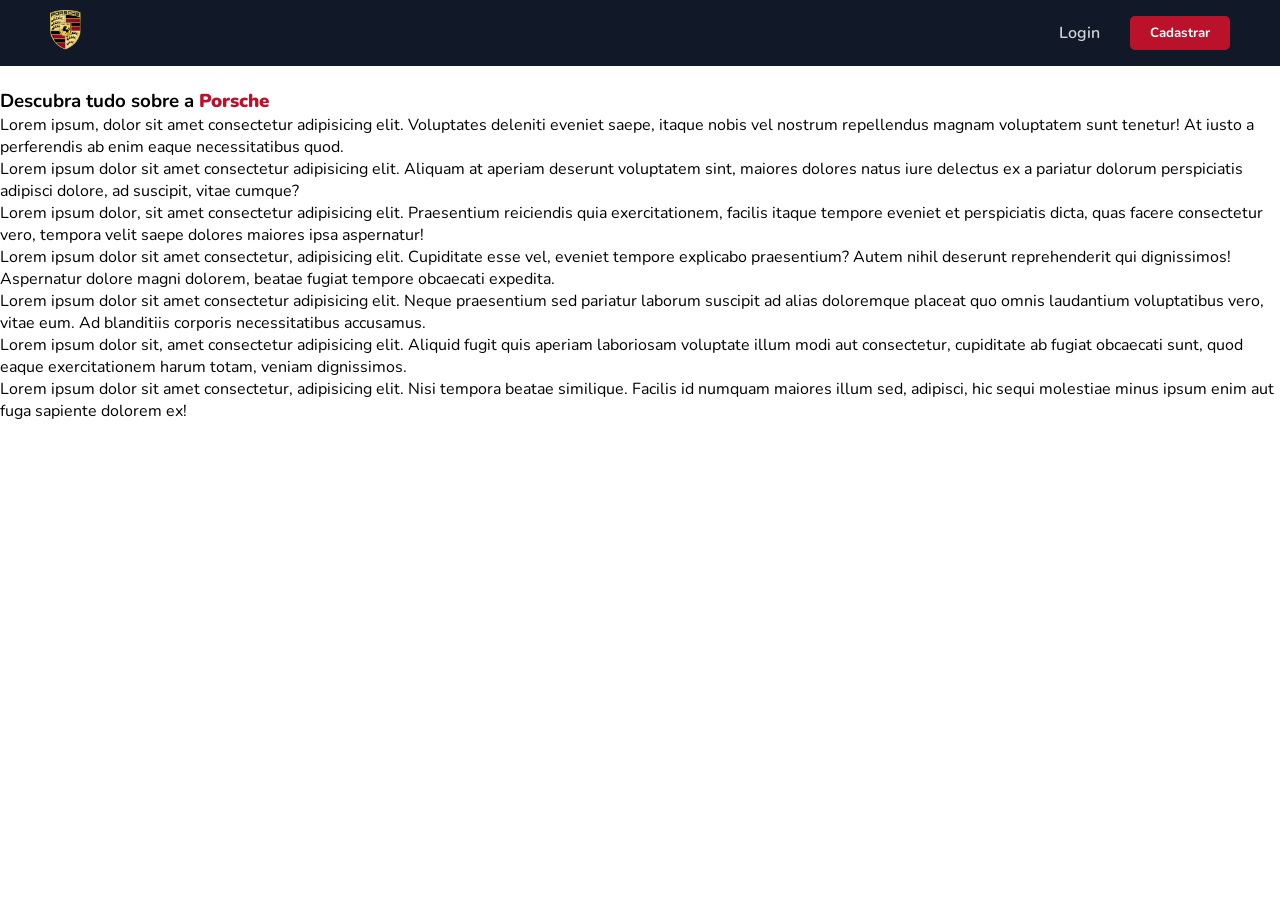
==== index.html @ 97be3de7 "Estilização da barra de navegação Estilizei a parte da barra de navegação, adicionei alguns novos ca" ====
<!DOCTYPE html>
<html lang="pt-br">
<head>
    <meta charset="UTF-8">
    <meta name="viewport" content="width=device-width, initial-scale=1.0">
    <title>Porsche Legacy</title>
    <link rel="stylesheet" href="/assets/style.css">
</head>
<body>

    <div class="header">
    <div class="navbar">
        <div class="logo">
            <img src="/assets/img/porschelogo.png" alt="" height="40px">
        </div>
        <ul class="items-navbar">
            <li><a href="/login.html">Login</a></li>
            <li><a href="/cadastro.html"><button class="cadastro">Cadastrar</button></a></li>
        </ul>
    </div>
</div>

    <div class="container">
        <div class="content">
            <div class="fundo">
                <img src="" alt="" srcset="">
                <h3 class="titulo-img">Descubra tudo sobre a <span style="color: #BA122B; font-weight: bolder;">Porsche</span></h3>
            </div>
            <div class="automobilismo">
                <div class="auto-pt1">
                    <p>Lorem ipsum, dolor sit amet consectetur adipisicing elit. Voluptates deleniti eveniet saepe, itaque nobis vel nostrum repellendus magnam voluptatem sunt tenetur! At iusto a perferendis ab enim eaque necessitatibus quod.</p>
                </div>
                <div class="auto-pt2">
                    <p>Lorem ipsum dolor sit amet consectetur adipisicing elit. Aliquam at aperiam deserunt voluptatem sint, maiores dolores natus iure delectus ex a pariatur dolorum perspiciatis adipisci dolore, ad suscipit, vitae cumque?</p>
                </div>
                <div class="auto-pt3">
                    <p>Lorem ipsum dolor, sit amet consectetur adipisicing elit. Praesentium reiciendis quia exercitationem, facilis itaque tempore eveniet et perspiciatis dicta, quas facere consectetur vero, tempora velit saepe dolores maiores ipsa aspernatur!</p>
                </div>
            </div>
            <div class="carros">
                <div class="car-pt1">
                    <p>Lorem ipsum dolor sit amet consectetur, adipisicing elit. Cupiditate esse vel, eveniet tempore explicabo praesentium? Autem nihil deserunt reprehenderit qui dignissimos! Aspernatur dolore magni dolorem, beatae fugiat tempore obcaecati expedita.</p>
                </div>
                <div class="car-pt2">
                    <p>Lorem ipsum dolor sit amet consectetur adipisicing elit. Neque praesentium sed pariatur laborum suscipit ad alias doloremque placeat quo omnis laudantium voluptatibus vero, vitae eum. Ad blanditiis corporis necessitatibus accusamus.</p>
                </div>
                <div class="car-pt3">
                    <p>Lorem ipsum dolor sit, amet consectetur adipisicing elit. Aliquid fugit quis aperiam laboriosam voluptate illum modi aut consectetur, cupiditate ab fugiat obcaecati sunt, quod eaque exercitationem harum totam, veniam dignissimos.</p>
                </div>
            </div>
            <div class="sobre">
                <p>Lorem ipsum dolor sit amet consectetur, adipisicing elit. Nisi tempora beatae similique. Facilis id numquam maiores illum sed, adipisci, hic sequi molestiae minus ipsum enim aut fuga sapiente dolorem ex!</p>
            </div>
        </div>
    </div>

    <div class="footer">

    </div>
    

    <script src="/assets/script.js"></script>
</body>
</html>
---- assets/style.css ----
@import url('https://fonts.googleapis.com/css2?family=Nunito:ital,wght@0,200..1000;1,200..1000&display=swap');

* {
    font-family: "Nunito", sans-serif;
    margin: 0;
    padding: 0;
}

:root {
    --preto-profundo: #111827;
    --prata-metalico: #D1D5DB;
    --vermelho-guards: #BA122B;
    --dourado-nobre: #A6894A;
}

.header .navbar {
    background-color: var(--preto-profundo);
    display: flex;
    align-items: center;
    justify-content: space-between;
    padding: 10px 50px;
    box-sizing: border-box;
}

.navbar ul {
    display: flex;
    align-items: center;
    gap: 30px;
    list-style: none;
    margin: 0;
}

.navbar ul li a {
    color: var(--prata-metalico);
    text-decoration: none;
    font-weight: 600;
}

.cadastro {
    background-color: var(--vermelho-guards);
    color: white;
    border: none;
    padding: 8px 20px;
    border-radius: 5px;
    cursor: pointer;
    font-weight: bold;
    transition: 0.3s;
}

.cadastro:hover {
    background-color: var(--dourado-nobre);
}
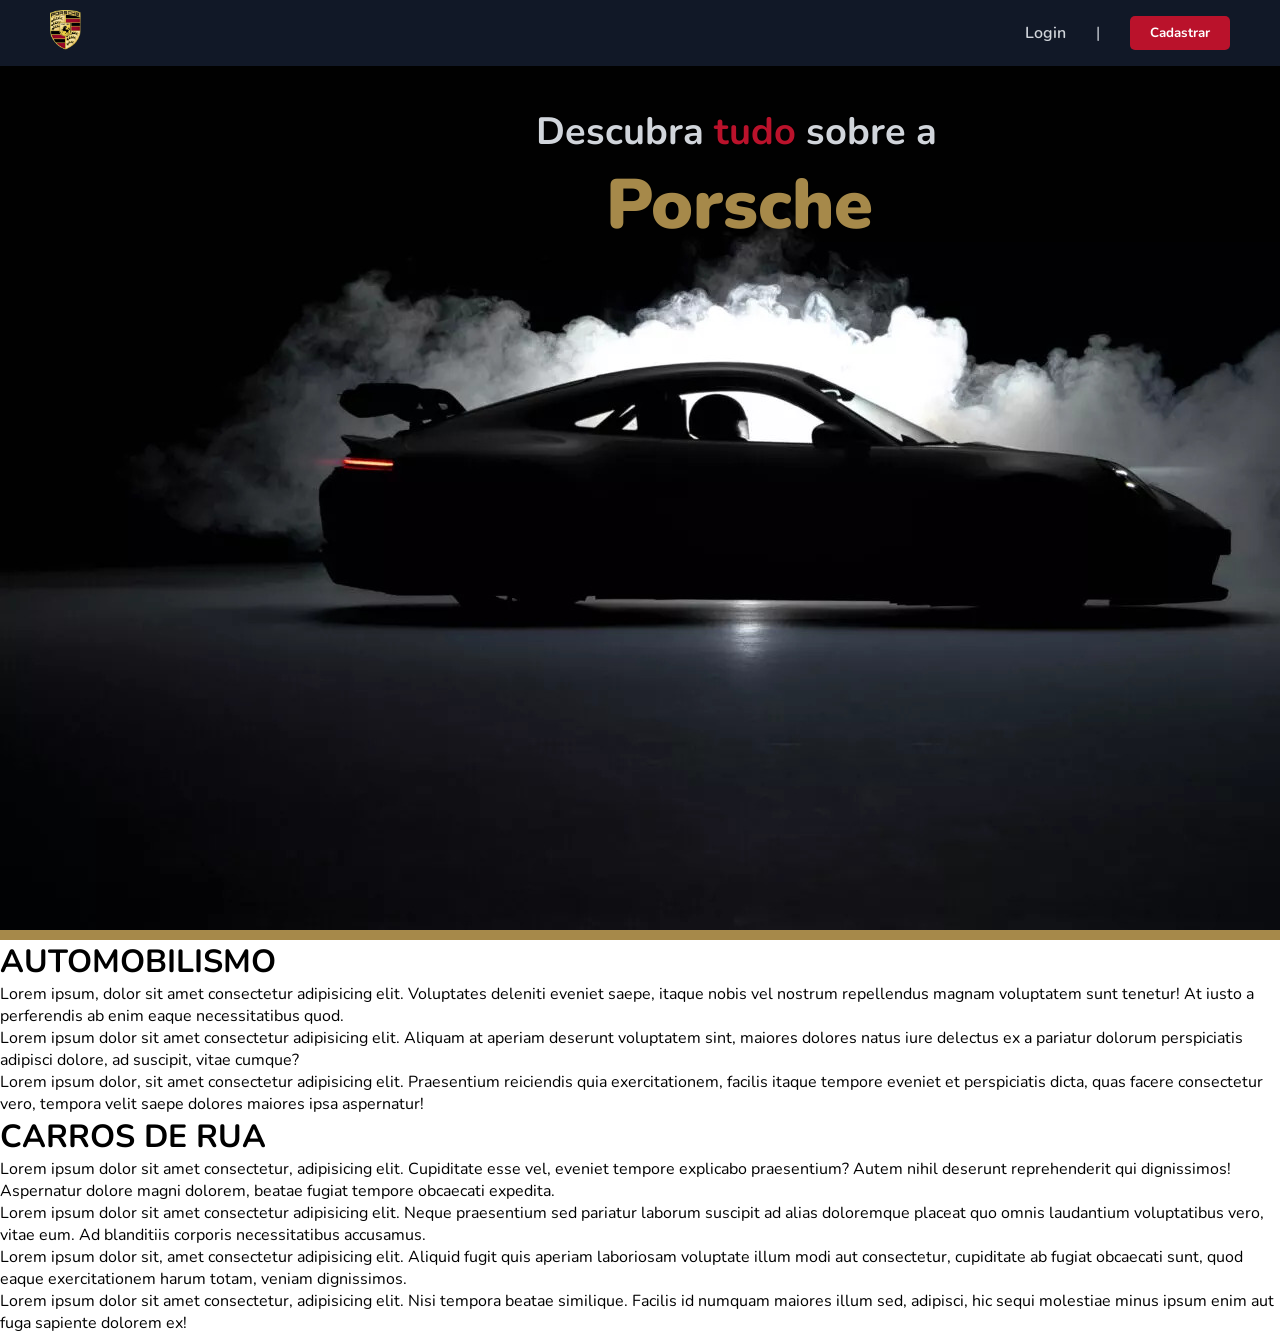
==== commit 4ffed9e3: "Atualização do html e estilização" ====
--- a/index.html
+++ b/index.html
@@ -15,6 +15,7 @@
         </div>
         <ul class="items-navbar">
             <li><a href="/login.html">Login</a></li>
+            <li style="color: #D1D5DB;">|</li>
             <li><a href="/cadastro.html"><button class="cadastro">Cadastrar</button></a></li>
         </ul>
     </div>
@@ -23,28 +24,36 @@
     <div class="container">
         <div class="content">
             <div class="fundo">
-                <img src="" alt="" srcset="">
-                <h3 class="titulo-img">Descubra tudo sobre a <span style="color: #BA122B; font-weight: bolder;">Porsche</span></h3>
+                <img src="/assets/img/jwOYo5Fk-Novo-Porsche-911-GT3-1.jpg" alt="" srcset="">
+                <h3 class="titulo-img">Descubra <span style="color: var(--vermelho-guards);">tudo</span> sobre a <br><span style="color: var(--dourado-nobre); font-weight: bolder; font-size: 70px; margin-left: 70px;">Porsche</span></h3>
             </div>
             <div class="automobilismo">
+                <h1>AUTOMOBILISMO</h1>
                 <div class="auto-pt1">
+                    <h2></h2>
                     <p>Lorem ipsum, dolor sit amet consectetur adipisicing elit. Voluptates deleniti eveniet saepe, itaque nobis vel nostrum repellendus magnam voluptatem sunt tenetur! At iusto a perferendis ab enim eaque necessitatibus quod.</p>
                 </div>
                 <div class="auto-pt2">
+                    <h2></h2>
                     <p>Lorem ipsum dolor sit amet consectetur adipisicing elit. Aliquam at aperiam deserunt voluptatem sint, maiores dolores natus iure delectus ex a pariatur dolorum perspiciatis adipisci dolore, ad suscipit, vitae cumque?</p>
                 </div>
                 <div class="auto-pt3">
+                    <h2></h2>
                     <p>Lorem ipsum dolor, sit amet consectetur adipisicing elit. Praesentium reiciendis quia exercitationem, facilis itaque tempore eveniet et perspiciatis dicta, quas facere consectetur vero, tempora velit saepe dolores maiores ipsa aspernatur!</p>
                 </div>
             </div>
             <div class="carros">
+                <h1>CARROS DE RUA</h1>
                 <div class="car-pt1">
+                    <h2></h2>
                     <p>Lorem ipsum dolor sit amet consectetur, adipisicing elit. Cupiditate esse vel, eveniet tempore explicabo praesentium? Autem nihil deserunt reprehenderit qui dignissimos! Aspernatur dolore magni dolorem, beatae fugiat tempore obcaecati expedita.</p>
                 </div>
                 <div class="car-pt2">
+                    <h2></h2>
                     <p>Lorem ipsum dolor sit amet consectetur adipisicing elit. Neque praesentium sed pariatur laborum suscipit ad alias doloremque placeat quo omnis laudantium voluptatibus vero, vitae eum. Ad blanditiis corporis necessitatibus accusamus.</p>
                 </div>
                 <div class="car-pt3">
+                    <h2></h2>
                     <p>Lorem ipsum dolor sit, amet consectetur adipisicing elit. Aliquid fugit quis aperiam laboriosam voluptate illum modi aut consectetur, cupiditate ab fugiat obcaecati sunt, quod eaque exercitationem harum totam, veniam dignissimos.</p>
                 </div>
             </div>
--- a/assets/style.css
+++ b/assets/style.css
@@ -49,4 +49,20 @@
 
 .cadastro:hover {
     background-color: var(--dourado-nobre);
+}
+
+.container {
+    display: flex;
+}
+
+.fundo {
+    display: flex;
+    border-bottom: 10px solid var(--dourado-nobre);
+}
+
+.titulo-img {
+    margin-left: -1000px;
+    margin-top: 40px;
+    color: #D1D5DB;
+    font-size: 38px;
 }
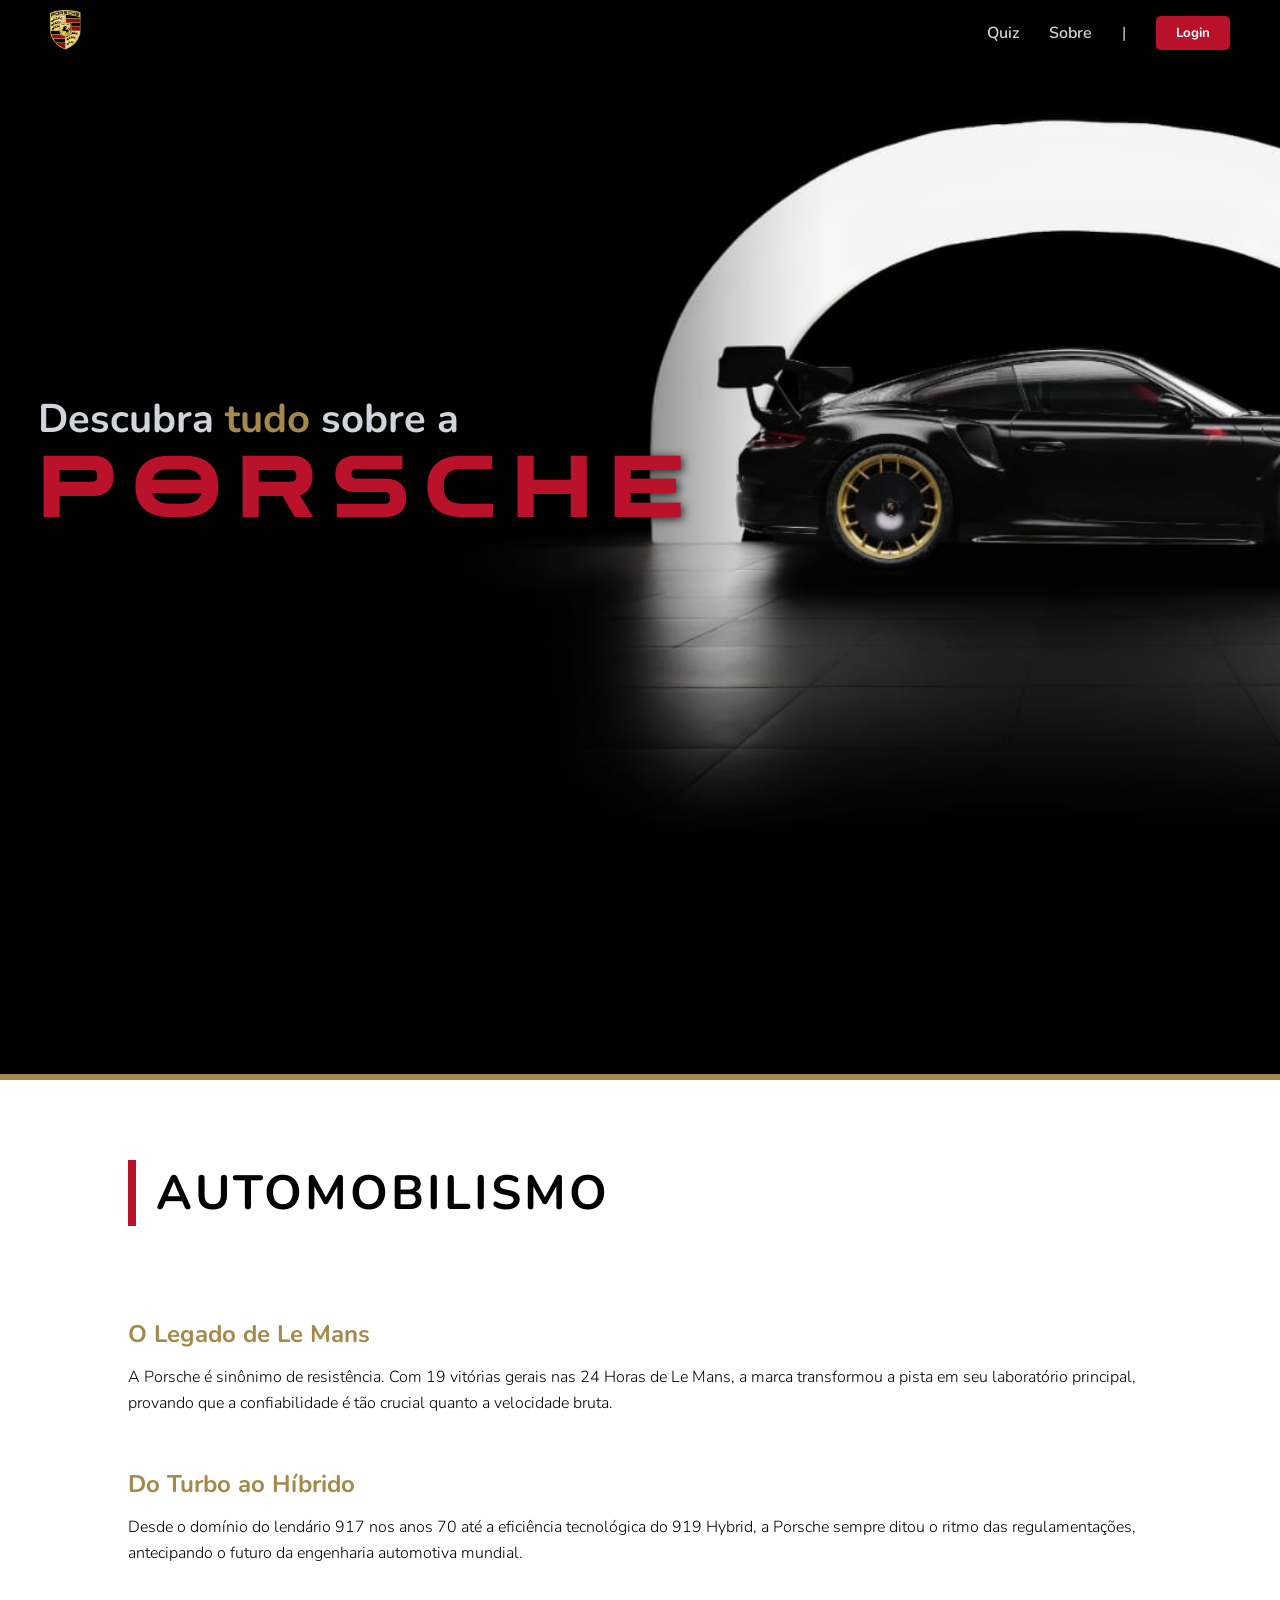
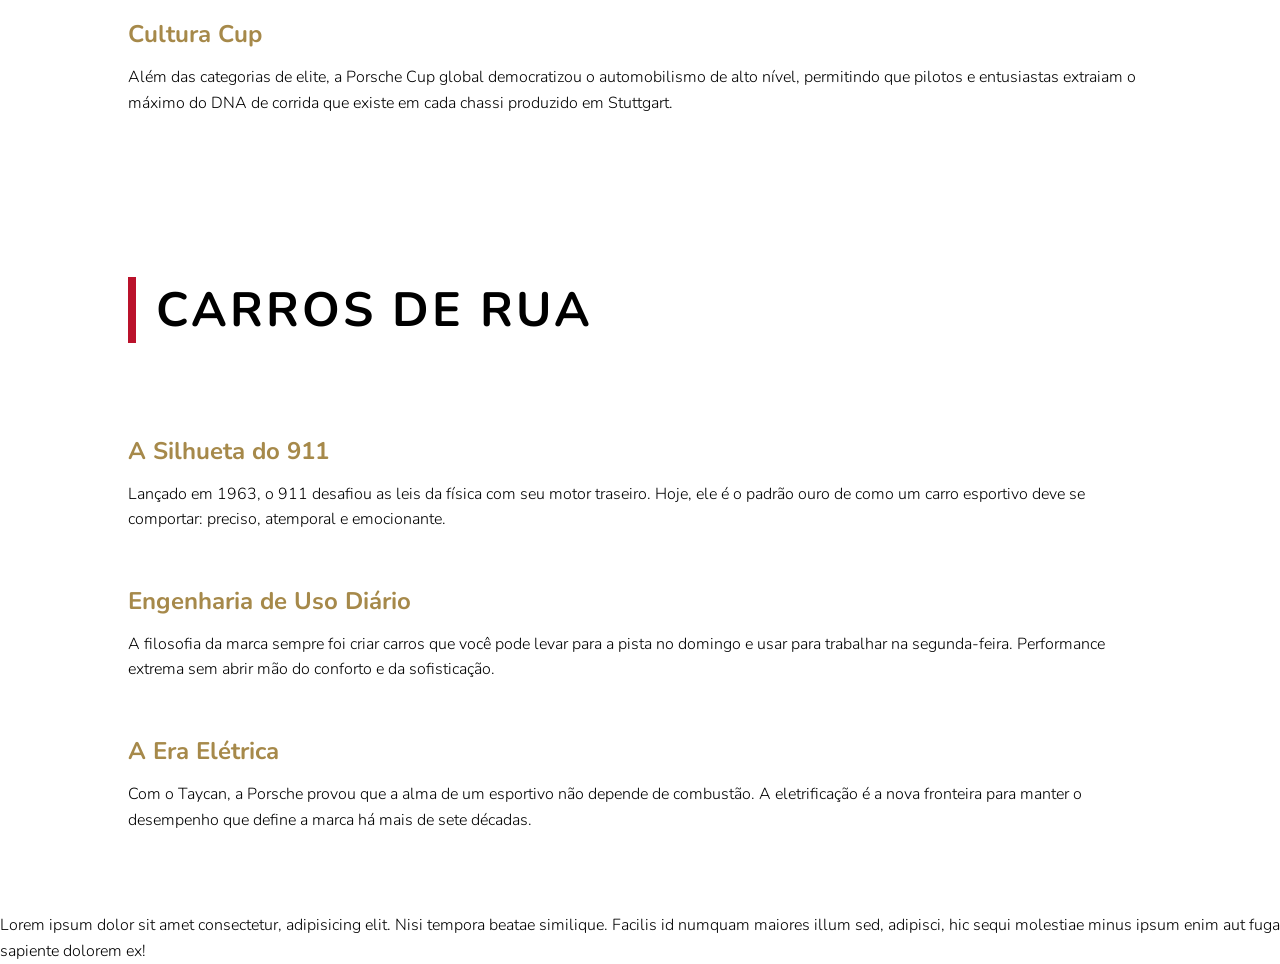
==== commit cfe7518a: "Muitas mudanças na estilização" ====
--- a/index.html
+++ b/index.html
@@ -8,53 +8,60 @@
 </head>
 <body>
 
-    <div class="header">
+    <div class="header transparente">
     <div class="navbar">
         <div class="logo">
             <img src="/assets/img/porschelogo.png" alt="" height="40px">
         </div>
-        <ul class="items-navbar">
-            <li><a href="/login.html">Login</a></li>
+        <ul>
+            <li><a href="/quiz.html">Quiz</a></li>
+            <li><a href="/sobre.html">Sobre</a></li>
             <li style="color: #D1D5DB;">|</li>
-            <li><a href="/cadastro.html"><button class="cadastro">Cadastrar</button></a></li>
+            <li><a href="/login.html"><button class="login">Login</button></a></li>
         </ul>
     </div>
 </div>
 
     <div class="container">
         <div class="content">
-            <div class="fundo">
-                <img src="/assets/img/jwOYo5Fk-Novo-Porsche-911-GT3-1.jpg" alt="" srcset="">
-                <h3 class="titulo-img">Descubra <span style="color: var(--vermelho-guards);">tudo</span> sobre a <br><span style="color: var(--dourado-nobre); font-weight: bolder; font-size: 70px; margin-left: 70px;">Porsche</span></h3>
+            <div class="banner">
+                <img class="car" src="/assets/img/WhatsApp Image 2026-04-13 at 10.56.17 PM.jpeg" alt="" srcset="">
+                <h3 class="titulo-img">Descubra <span style="color: var(--dourado-nobre);">tudo</span> sobre a <br><span class="porsche-text">Porsche</span></h3>
             </div>
             <div class="automobilismo">
                 <h1>AUTOMOBILISMO</h1>
                 <div class="auto-pt1">
-                    <h2></h2>
-                    <p>Lorem ipsum, dolor sit amet consectetur adipisicing elit. Voluptates deleniti eveniet saepe, itaque nobis vel nostrum repellendus magnam voluptatem sunt tenetur! At iusto a perferendis ab enim eaque necessitatibus quod.</p>
+                    <img src="" alt="">
+                    <h2>O Legado de Le Mans</h2>
+                    <p>A Porsche é sinônimo de resistência. Com 19 vitórias gerais nas 24 Horas de Le Mans, a marca transformou a pista em seu laboratório principal, provando que a confiabilidade é tão crucial quanto a velocidade bruta.</p>
                 </div>
                 <div class="auto-pt2">
-                    <h2></h2>
-                    <p>Lorem ipsum dolor sit amet consectetur adipisicing elit. Aliquam at aperiam deserunt voluptatem sint, maiores dolores natus iure delectus ex a pariatur dolorum perspiciatis adipisci dolore, ad suscipit, vitae cumque?</p>
+                    <img src="" alt="">
+                    <h2>Do Turbo ao Híbrido</h2>
+                    <p>Desde o domínio do lendário 917 nos anos 70 até a eficiência tecnológica do 919 Hybrid, a Porsche sempre ditou o ritmo das regulamentações, antecipando o futuro da engenharia automotiva mundial.</p>
                 </div>
                 <div class="auto-pt3">
-                    <h2></h2>
-                    <p>Lorem ipsum dolor, sit amet consectetur adipisicing elit. Praesentium reiciendis quia exercitationem, facilis itaque tempore eveniet et perspiciatis dicta, quas facere consectetur vero, tempora velit saepe dolores maiores ipsa aspernatur!</p>
+                    <img src="" alt="">
+                    <h2>Cultura Cup</h2>
+                    <p>Além das categorias de elite, a Porsche Cup global democratizou o automobilismo de alto nível, permitindo que pilotos e entusiastas extraiam o máximo do DNA de corrida que existe em cada chassi produzido em Stuttgart.</p>
                 </div>
             </div>
             <div class="carros">
                 <h1>CARROS DE RUA</h1>
                 <div class="car-pt1">
-                    <h2></h2>
-                    <p>Lorem ipsum dolor sit amet consectetur, adipisicing elit. Cupiditate esse vel, eveniet tempore explicabo praesentium? Autem nihil deserunt reprehenderit qui dignissimos! Aspernatur dolore magni dolorem, beatae fugiat tempore obcaecati expedita.</p>
+                    <img src="" alt="">
+                    <h2>A Silhueta do 911</h2>
+                    <p>Lançado em 1963, o 911 desafiou as leis da física com seu motor traseiro. Hoje, ele é o padrão ouro de como um carro esportivo deve se comportar: preciso, atemporal e emocionante.</p>
                 </div>
                 <div class="car-pt2">
-                    <h2></h2>
-                    <p>Lorem ipsum dolor sit amet consectetur adipisicing elit. Neque praesentium sed pariatur laborum suscipit ad alias doloremque placeat quo omnis laudantium voluptatibus vero, vitae eum. Ad blanditiis corporis necessitatibus accusamus.</p>
+                    <img src="" alt="">
+                    <h2>Engenharia de Uso Diário</h2>
+                    <p>A filosofia da marca sempre foi criar carros que você pode levar para a pista no domingo e usar para trabalhar na segunda-feira. Performance extrema sem abrir mão do conforto e da sofisticação.</p>
                 </div>
                 <div class="car-pt3">
-                    <h2></h2>
-                    <p>Lorem ipsum dolor sit, amet consectetur adipisicing elit. Aliquid fugit quis aperiam laboriosam voluptate illum modi aut consectetur, cupiditate ab fugiat obcaecati sunt, quod eaque exercitationem harum totam, veniam dignissimos.</p>
+                    <img src="" alt="">
+                    <h2>A Era Elétrica</h2>
+                    <p>Com o Taycan, a Porsche provou que a alma de um esportivo não depende de combustão. A eletrificação é a nova fronteira para manter o desempenho que define a marca há mais de sete décadas.</p>
                 </div>
             </div>
             <div class="sobre">
--- a/assets/style.css
+++ b/assets/style.css
@@ -1,9 +1,16 @@
 @import url('https://fonts.googleapis.com/css2?family=Nunito:ital,wght@0,200..1000;1,200..1000&display=swap');
+@import url('https://fonts.googleapis.com/css2?family=Nunito:ital,wght@0,200..1000;1,200..1000&family=Zen+Dots&display=swap');
 
 * {
     font-family: "Nunito", sans-serif;
     margin: 0;
     padding: 0;
+    box-sizing: border-box;
+}
+
+body {
+    overflow-x: hidden;
+    width: 100%;
 }
 
 :root {
@@ -14,12 +21,23 @@
 }
 
 .header .navbar {
-    background-color: var(--preto-profundo);
+    background-color: #000;
     display: flex;
     align-items: center;
     justify-content: space-between;
     padding: 10px 50px;
     box-sizing: border-box;
+    position: fixed;
+    top: 0;
+    left: 0;
+    width: 100%;
+    z-index: 1000;
+    transition: background-color 0.4s ease, padding 0.4s ease, box-shadow 0.4s ease;
+}
+
+.header .navbar.transparente {
+    background-color: rgba(17, 24, 39, 0);
+    box-shadow: none;
 }
 
 .navbar ul {
@@ -34,9 +52,14 @@
     color: var(--prata-metalico);
     text-decoration: none;
     font-weight: 600;
+    transition: color 0.3s ease-in-out;
 }
 
-.cadastro {
+.navbar ul li a:hover {
+    color: var(--dourado-nobre);
+}
+
+.login {
     background-color: var(--vermelho-guards);
     color: white;
     border: none;
@@ -47,7 +70,7 @@
     transition: 0.3s;
 }
 
-.cadastro:hover {
+.login:hover {
     background-color: var(--dourado-nobre);
 }
 
@@ -55,14 +78,67 @@
     display: flex;
 }
 
-.fundo {
+.banner {
+    position: relative;
+    width: 100%;
+    height: 120vh;
+    overflow: hidden;
     display: flex;
-    border-bottom: 10px solid var(--dourado-nobre);
+    align-items: center;
+    justify-content: flex-start;
+    border-bottom: 6px solid var(--dourado-nobre);
+}
+
+.car {
+    position: absolute;
+    width: 100%;
+    height: 100%;
+    object-fit: cover;
+    z-index: 1;
 }
 
 .titulo-img {
-    margin-left: -1000px;
-    margin-top: 40px;
+    position: relative;
+    z-index: 2;
+    margin-left: 3%;
+    margin-bottom: 140px; 
     color: #D1D5DB;
-    font-size: 38px;
+    font-size: 40px;
+    line-height: 1.2;
+    text-shadow: 2px 2px 10px rgba(0,0,0,0.8);
+}
+
+.porsche-text {
+    font-family: "Zen Dots", sans-serif;
+    color: var(--vermelho-guards); 
+    font-weight: bolder; 
+    font-size: 80px;
+    letter-spacing: 20px;
+    text-transform: uppercase;
+}
+
+.automobilismo, .carros {
+    padding: 80px 10%;
+    display: grid;
+    gap: 30px;
+}
+
+.automobilismo h1, .carros h1 {
+    grid-column: 1 / -1;
+    font-size: 3rem;
+    margin-bottom: 40px;
+    letter-spacing: 3px;
+    border-left: 8px solid var(--vermelho-guards);
+    padding-left: 20px;
+}
+
+h2 {
+    margin-bottom: 15px;
+    font-size: 1.5rem;
+    color: var(--dourado-nobre);
+}
+
+p {
+    line-height: 1.6;
+    font-weight: 300;
 }
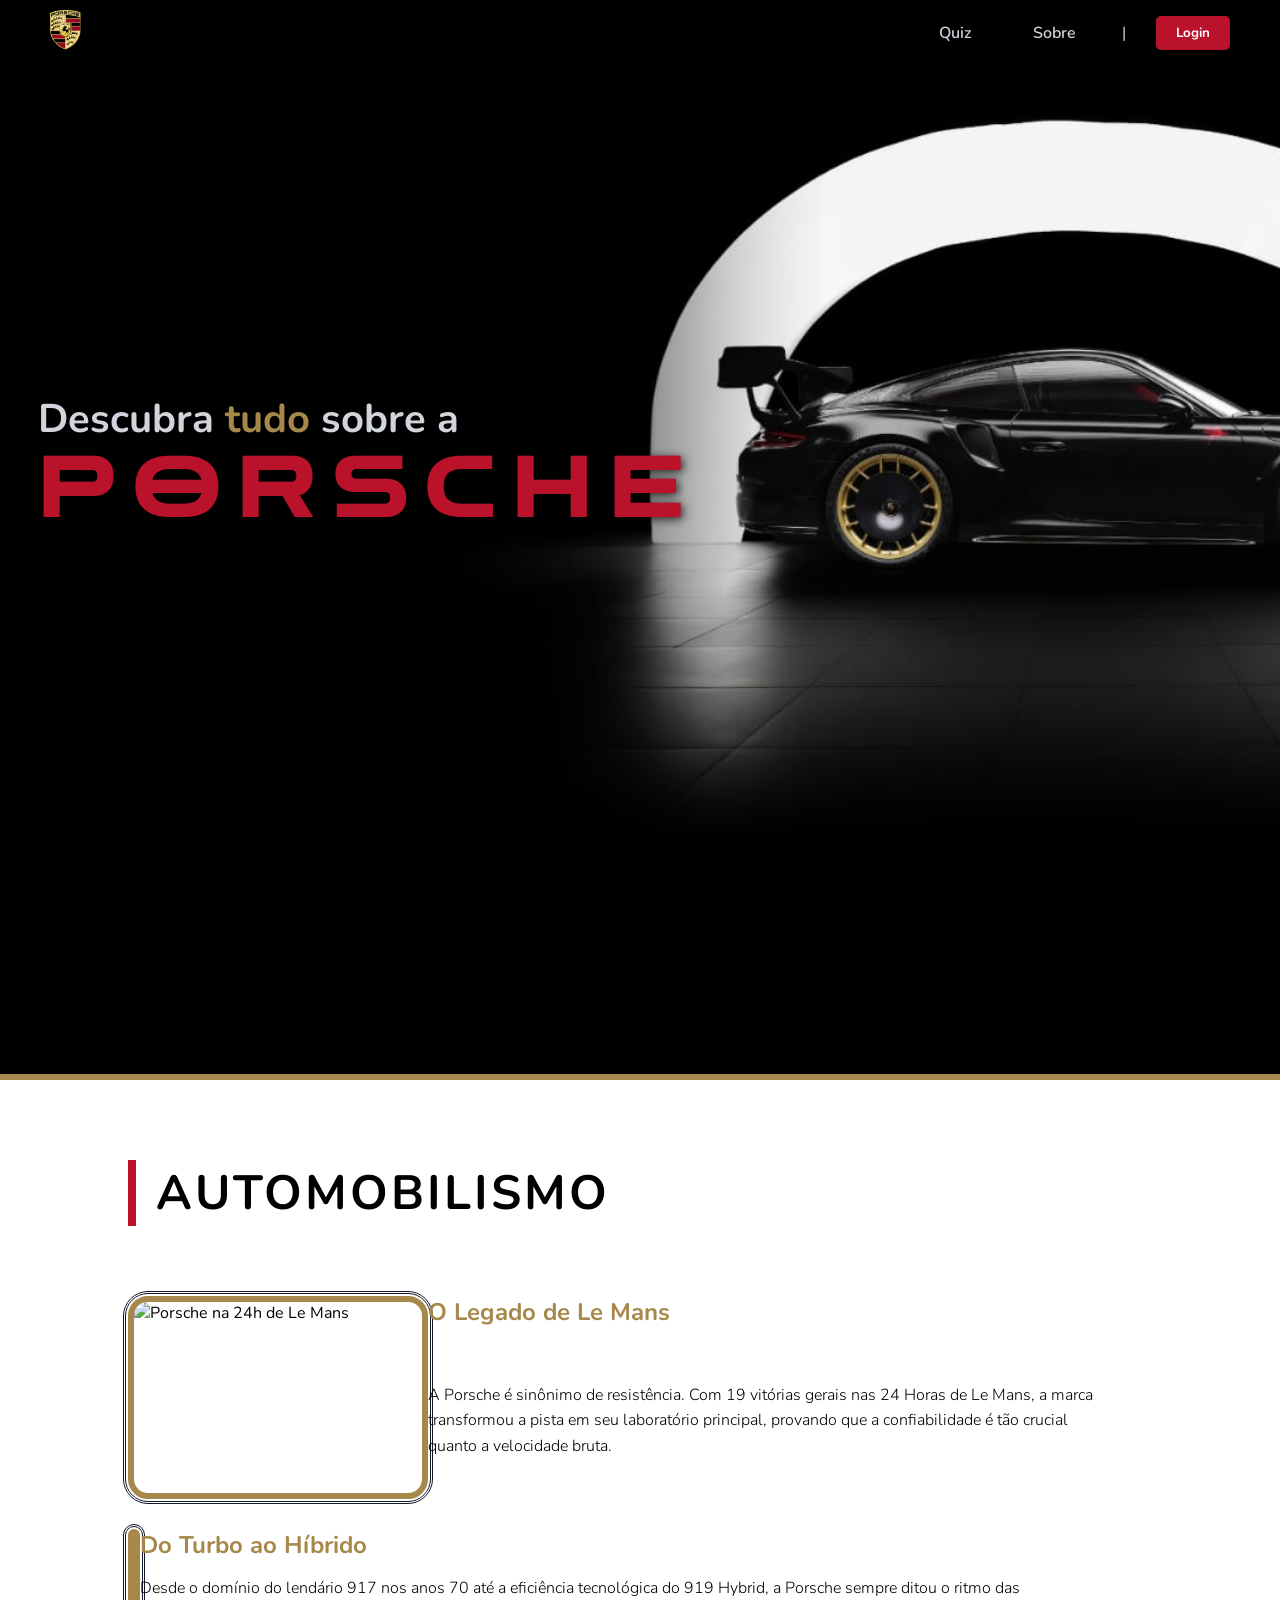
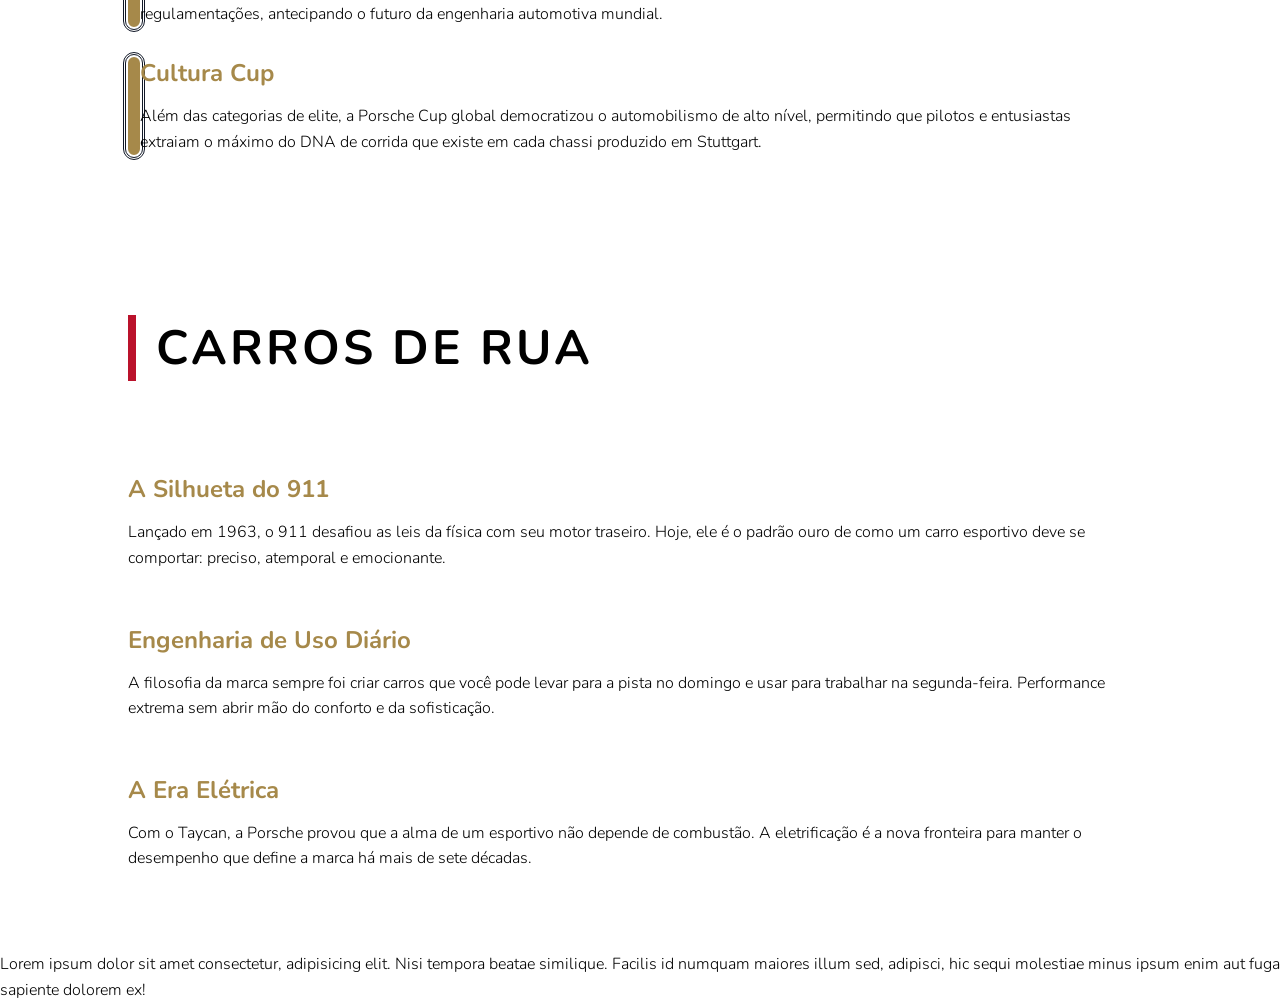
==== commit 3cc3d387: "Novas alterações no html e css" ====
--- a/index.html
+++ b/index.html
@@ -11,11 +11,11 @@
     <div class="header transparente">
     <div class="navbar">
         <div class="logo">
-            <img src="/assets/img/porschelogo.png" alt="" height="40px">
+            <a href=""><img src="/assets/img/porschelogo.png" alt="" height="40px"></a>
         </div>
         <ul>
-            <li><a href="/quiz.html">Quiz</a></li>
-            <li><a href="/sobre.html">Sobre</a></li>
+            <li><a class="items-navbar" href="/quiz.html">Quiz</a></li>
+            <li><a class="items-navbar" href="/sobre.html">Sobre</a></li>
             <li style="color: #D1D5DB;">|</li>
             <li><a href="/login.html"><button class="login">Login</button></a></li>
         </ul>
@@ -30,17 +30,17 @@
             </div>
             <div class="automobilismo">
                 <h1>AUTOMOBILISMO</h1>
-                <div class="auto-pt1">
-                    <img src="" alt="">
+                <div class="auto auto-pt1">
+                    <img src="https://res.cloudinary.com/dmwcbhehi/image/upload/c_thumb,w_1920,g_auto/f_auto/q_auto/v1/LeMansLine-upTeaser_fjcs9s?_a=BAVMn6Gf0" alt="Porsche na 24h de Le Mans" width="300px" height="203px">
                     <h2>O Legado de Le Mans</h2>
                     <p>A Porsche é sinônimo de resistência. Com 19 vitórias gerais nas 24 Horas de Le Mans, a marca transformou a pista em seu laboratório principal, provando que a confiabilidade é tão crucial quanto a velocidade bruta.</p>
                 </div>
-                <div class="auto-pt2">
+                <div class="auto auto-pt2">
                     <img src="" alt="">
                     <h2>Do Turbo ao Híbrido</h2>
                     <p>Desde o domínio do lendário 917 nos anos 70 até a eficiência tecnológica do 919 Hybrid, a Porsche sempre ditou o ritmo das regulamentações, antecipando o futuro da engenharia automotiva mundial.</p>
                 </div>
-                <div class="auto-pt3">
+                <div class="auto auto-pt3">
                     <img src="" alt="">
                     <h2>Cultura Cup</h2>
                     <p>Além das categorias de elite, a Porsche Cup global democratizou o automobilismo de alto nível, permitindo que pilotos e entusiastas extraiam o máximo do DNA de corrida que existe em cada chassi produzido em Stuttgart.</p>
--- a/assets/style.css
+++ b/assets/style.css
@@ -32,7 +32,7 @@
     left: 0;
     width: 100%;
     z-index: 1000;
-    transition: background-color 0.4s ease, padding 0.4s ease, box-shadow 0.4s ease;
+    transition: background-color 0.4s ease, padding 0.4s ease;
 }
 
 .header .navbar.transparente {
@@ -59,6 +59,13 @@
     color: var(--dourado-nobre);
 }
 
+.items-navbar {
+    background-color: #000;
+    padding: 6px 16px;
+    border-radius: 5px;
+    cursor: pointer;
+}
+
 .login {
     background-color: var(--vermelho-guards);
     color: white;
@@ -67,11 +74,12 @@
     border-radius: 5px;
     cursor: pointer;
     font-weight: bold;
-    transition: 0.3s;
+    transition: background-color 0.3s ease-in-out;
 }
 
 .login:hover {
     background-color: var(--dourado-nobre);
+
 }
 
 .container {
@@ -117,6 +125,35 @@
     text-transform: uppercase;
 }
 
+.automobilismo {
+    display: flex;
+}
+
+.auto {
+    display: grid;
+    box-shadow: 10px black;
+}
+
+.auto h2 {
+    grid-column: 2 / span 3;
+    grid-row: 1;
+    margin-right: 100px;
+}
+
+.auto p {
+    grid-column: 2;
+    grid-row: 2;
+}
+
+.auto img {
+    border: 6px solid var(--dourado-nobre);
+    outline: 3px double var(--preto-profundo);
+    outline-offset: 2px;
+    border-radius: 20px;
+    grid-row: 1 / span 2;
+    grid-column: 1;
+}
+
 .automobilismo, .carros {
     padding: 80px 10%;
     display: grid;
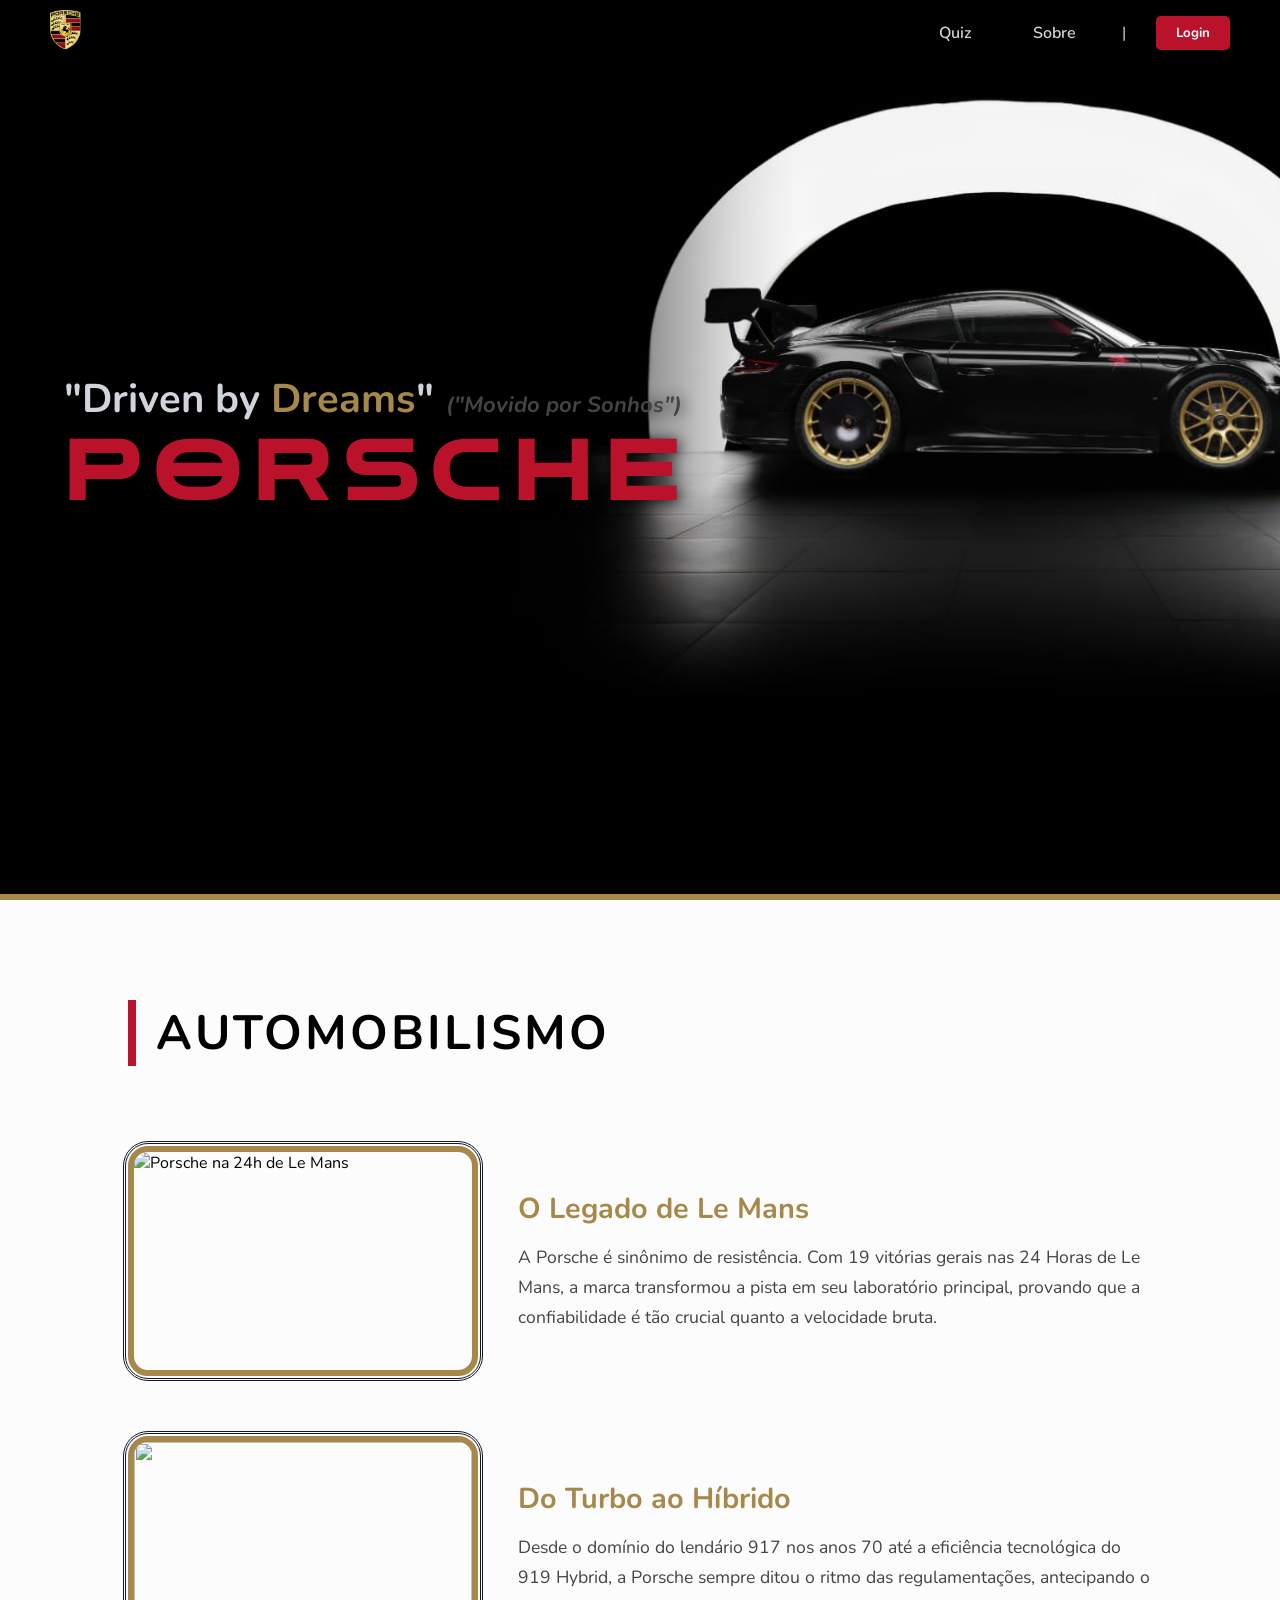
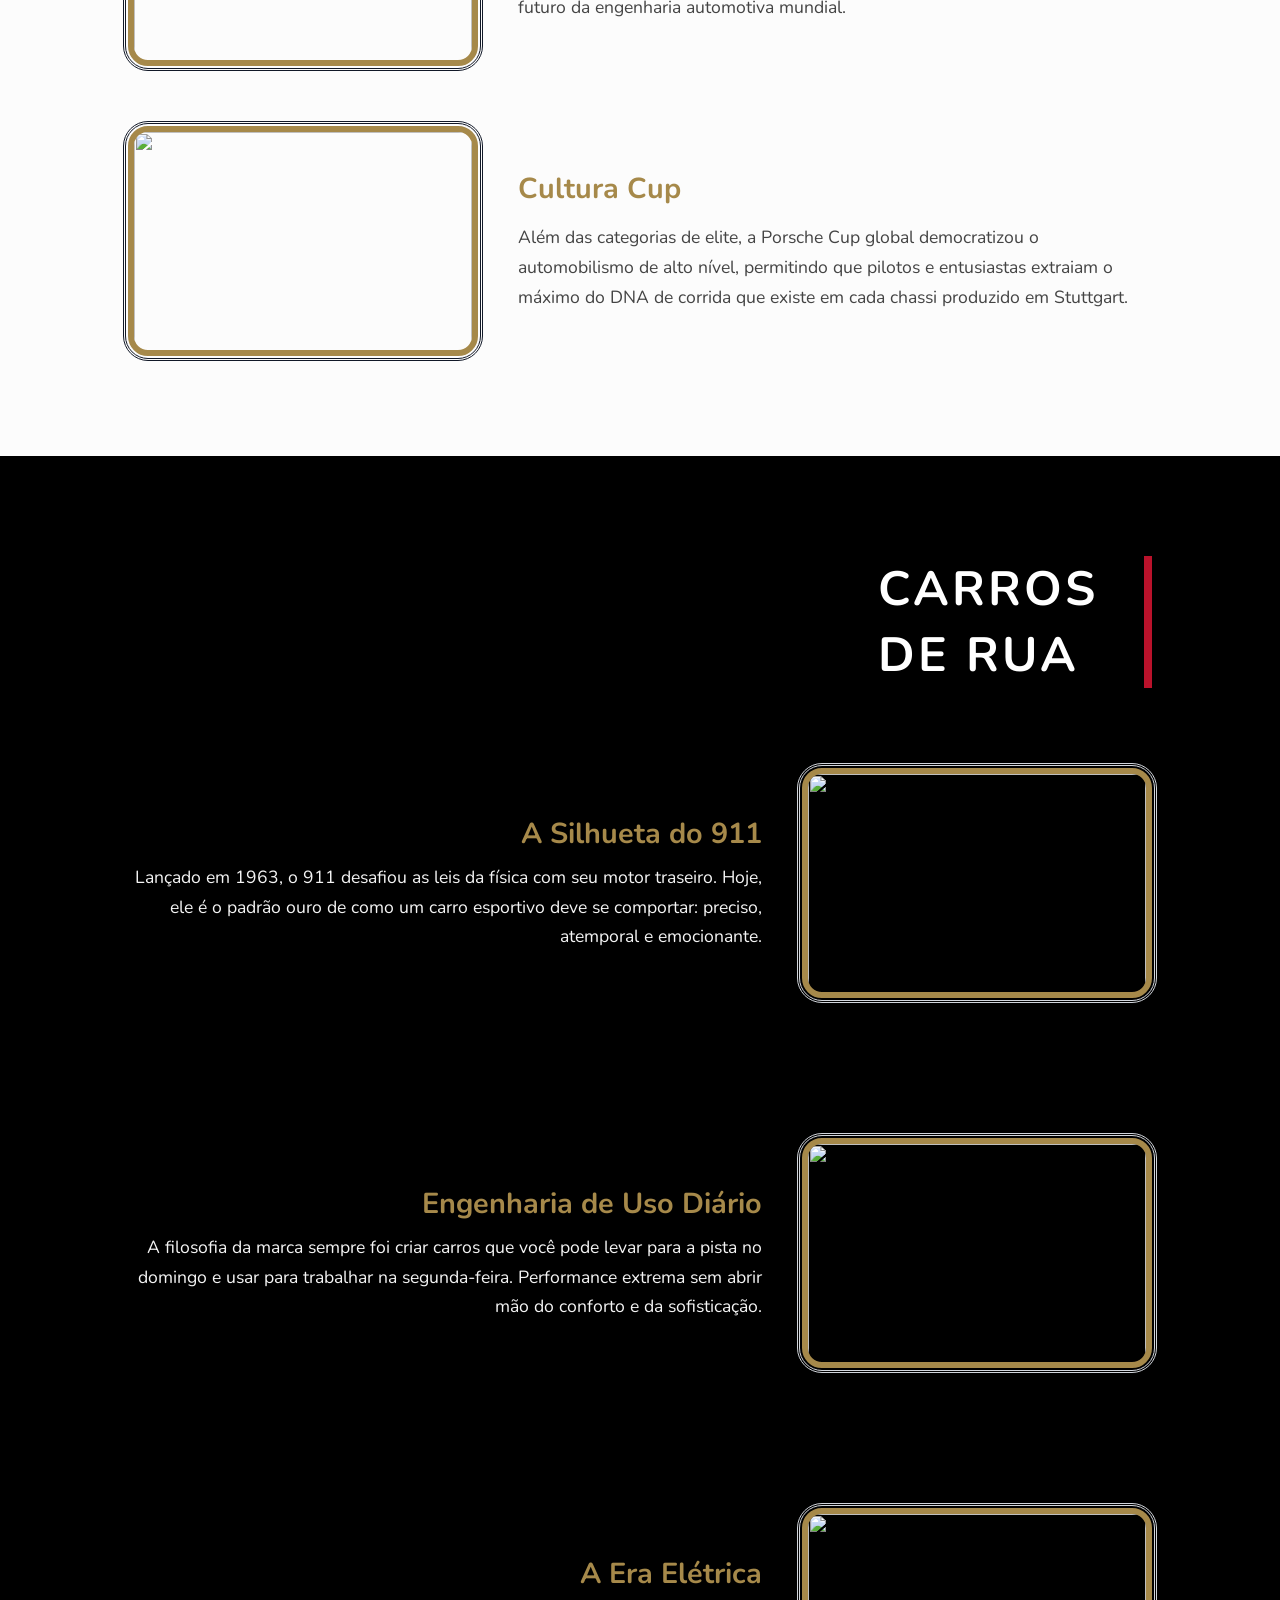
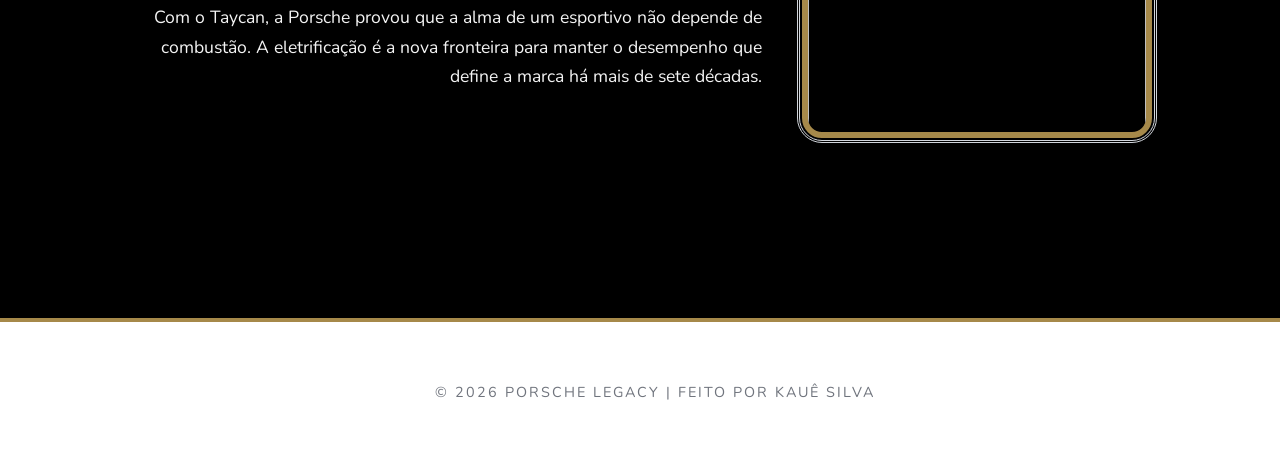
==== commit 1527b074: "Conclusão da página institucional e da parte sobre mim" ====
--- a/index.html
+++ b/index.html
@@ -3,8 +3,9 @@
 <head>
     <meta charset="UTF-8">
     <meta name="viewport" content="width=device-width, initial-scale=1.0">
-    <title>Porsche Legacy</title>
+    <title>Porsche Legacy | Ínicio</title>
     <link rel="stylesheet" href="/assets/style.css">
+    <link rel="stylesheet" href="https://cdnjs.cloudflare.com/ajax/libs/font-awesome/7.0.1/css/all.min.css" integrity="sha512-2SwdPD6INVrV/lHTZbO2nodKhrnDdJK9/kg2XD1r9uGqPo1cUbujc+IYdlYdEErWNu69gVcYgdxlmVmzTWnetw==" crossorigin="anonymous" referrerpolicy="no-referrer" />
 </head>
 <body>
 
@@ -26,7 +27,7 @@
         <div class="content">
             <div class="banner">
                 <img class="car" src="/assets/img/WhatsApp Image 2026-04-13 at 10.56.17 PM.jpeg" alt="" srcset="">
-                <h3 class="titulo-img">Descubra <span style="color: var(--dourado-nobre);">tudo</span> sobre a <br><span class="porsche-text">Porsche</span></h3>
+                <h3 class="titulo-img">"Driven by <span style="color: var(--dourado-nobre);">Dreams</span>"<span class="traducao-text">("Movido por Sonhos")</span><br><span class="porsche-text">Porsche</span></h3>
             </div>
             <div class="automobilismo">
                 <h1>AUTOMOBILISMO</h1>
@@ -36,12 +37,12 @@
                     <p>A Porsche é sinônimo de resistência. Com 19 vitórias gerais nas 24 Horas de Le Mans, a marca transformou a pista em seu laboratório principal, provando que a confiabilidade é tão crucial quanto a velocidade bruta.</p>
                 </div>
                 <div class="auto auto-pt2">
-                    <img src="" alt="">
+                    <img src="https://cdn.motor1.com/images/mgl/AkQvwP/s1/steven-mcqueen-s-porsche-917k-hero-car.webp" alt="">
                     <h2>Do Turbo ao Híbrido</h2>
                     <p>Desde o domínio do lendário 917 nos anos 70 até a eficiência tecnológica do 919 Hybrid, a Porsche sempre ditou o ritmo das regulamentações, antecipando o futuro da engenharia automotiva mundial.</p>
                 </div>
                 <div class="auto auto-pt3">
-                    <img src="" alt="">
+                    <img src="https://gowhere.com.br/wp-content/uploads/2020/06/porchde-1200x480.jpeg" alt="">
                     <h2>Cultura Cup</h2>
                     <p>Além das categorias de elite, a Porsche Cup global democratizou o automobilismo de alto nível, permitindo que pilotos e entusiastas extraiam o máximo do DNA de corrida que existe em cada chassi produzido em Stuttgart.</p>
                 </div>
@@ -49,29 +50,27 @@
             <div class="carros">
                 <h1>CARROS DE RUA</h1>
                 <div class="car-pt1">
-                    <img src="" alt="">
+                    <img src="https://cdn.motor1.com/images/mgl/vxnmnK/s1/911-carrera-gts-2025.jpg" alt="">
                     <h2>A Silhueta do 911</h2>
                     <p>Lançado em 1963, o 911 desafiou as leis da física com seu motor traseiro. Hoje, ele é o padrão ouro de como um carro esportivo deve se comportar: preciso, atemporal e emocionante.</p>
                 </div>
                 <div class="car-pt2">
-                    <img src="" alt="">
+                    <img src="https://quatrorodas.abril.com.br/wp-content/uploads/2016/11/57607a620e21634575178ae6857_29r5148_5184x3456.jpeg?quality=70&strip=all&strip=all" alt="">
                     <h2>Engenharia de Uso Diário</h2>
                     <p>A filosofia da marca sempre foi criar carros que você pode levar para a pista no domingo e usar para trabalhar na segunda-feira. Performance extrema sem abrir mão do conforto e da sofisticação.</p>
                 </div>
                 <div class="car-pt3">
-                    <img src="" alt="">
+                    <img src="https://admin.cnnbrasil.com.br/wp-content/uploads/sites/12/2024/02/S24_0155_.jpg?w=1024" alt="">
                     <h2>A Era Elétrica</h2>
                     <p>Com o Taycan, a Porsche provou que a alma de um esportivo não depende de combustão. A eletrificação é a nova fronteira para manter o desempenho que define a marca há mais de sete décadas.</p>
                 </div>
             </div>
-            <div class="sobre">
-                <p>Lorem ipsum dolor sit amet consectetur, adipisicing elit. Nisi tempora beatae similique. Facilis id numquam maiores illum sed, adipisci, hic sequi molestiae minus ipsum enim aut fuga sapiente dolorem ex!</p>
-            </div>
         </div>
     </div>
-
     <div class="footer">
-
+        <a href="https://www.instagram.com/kau3z/"><i class="fa-brands fa-instagram"></i></a>
+        <a href="https://github.com/KaueSilva10"><i class="fa-brands fa-github"></i></a>
+        <a href="https://www.youtube.com/@kau3znttv"><i class="fa-brands fa-youtube"></i></a>
     </div>
     
 
--- a/assets/style.css
+++ b/assets/style.css
@@ -1,5 +1,5 @@
 @import url('https://fonts.googleapis.com/css2?family=Nunito:ital,wght@0,200..1000;1,200..1000&display=swap');
-@import url('https://fonts.googleapis.com/css2?family=Nunito:ital,wght@0,200..1000;1,200..1000&family=Zen+Dots&display=swap');
+@import url('https://fonts.googleapis.com/css2?family=Zen+Dots&display=swap');
 
 * {
     font-family: "Nunito", sans-serif;
@@ -11,6 +11,7 @@
 body {
     overflow-x: hidden;
     width: 100%;
+    background-color: #fcfcfc;
 }
 
 :root {
@@ -21,23 +22,24 @@
 }
 
 .header .navbar {
-    background-color: #000;
+    background-color: #000; 
     display: flex;
     align-items: center;
     justify-content: space-between;
     padding: 10px 50px;
-    box-sizing: border-box;
     position: fixed;
     top: 0;
     left: 0;
     width: 100%;
     z-index: 1000;
-    transition: background-color 0.4s ease, padding 0.4s ease;
-}
-
-.header .navbar.transparente {
-    background-color: rgba(17, 24, 39, 0);
+    transition: background-color, border-bottom 0.4s ease-in-out, padding 0.4s ease-in-out;
+    border-bottom: 4px solid var(--dourado-nobre);
+}
+
+.header.transparente .navbar {
+    background-color: rgba(0, 0, 0, 0); 
     box-shadow: none;
+    border-bottom: none;
 }
 
 .navbar ul {
@@ -45,14 +47,13 @@
     align-items: center;
     gap: 30px;
     list-style: none;
-    margin: 0;
 }
 
 .navbar ul li a {
     color: var(--prata-metalico);
     text-decoration: none;
     font-weight: 600;
-    transition: color 0.3s ease-in-out;
+    transition: color 0.3s;
 }
 
 .navbar ul li a:hover {
@@ -60,10 +61,8 @@
 }
 
 .items-navbar {
-    background-color: #000;
     padding: 6px 16px;
     border-radius: 5px;
-    cursor: pointer;
 }
 
 .login {
@@ -74,26 +73,20 @@
     border-radius: 5px;
     cursor: pointer;
     font-weight: bold;
-    transition: background-color 0.3s ease-in-out;
+    transition: 0.3s;
 }
 
 .login:hover {
     background-color: var(--dourado-nobre);
-
-}
-
-.container {
-    display: flex;
 }
 
 .banner {
     position: relative;
     width: 100%;
-    height: 120vh;
+    height: 100vh;
     overflow: hidden;
     display: flex;
     align-items: center;
-    justify-content: flex-start;
     border-bottom: 6px solid var(--dourado-nobre);
 }
 
@@ -108,74 +101,272 @@
 .titulo-img {
     position: relative;
     z-index: 2;
-    margin-left: 3%;
-    margin-bottom: 140px; 
+    margin-left: 5%;
     color: #D1D5DB;
     font-size: 40px;
-    line-height: 1.2;
-    text-shadow: 2px 2px 10px rgba(0,0,0,0.8);
+    text-shadow: 2px 2px 15px rgba(0,0,0,0.9);
 }
 
 .porsche-text {
     font-family: "Zen Dots", sans-serif;
     color: var(--vermelho-guards); 
-    font-weight: bolder; 
     font-size: 80px;
-    letter-spacing: 20px;
+    letter-spacing: 15px;
     text-transform: uppercase;
 }
 
-.automobilismo {
-    display: flex;
+.traducao-text {
+    font-size: 22px;
+    margin-left: 12px;
+    font-style: italic;
+    color: #444;
+}
+
+.automobilismo, .carros {
+    padding: 100px 10%;
+    display: flex;
+    flex-direction: column;
+    gap: 60px;
+}
+
+.carros {
+    background-color: #000;
+}
+
+.automobilismo h1 {
+    font-size: 3rem;
+    letter-spacing: 3px;
+    border-left: 8px solid var(--vermelho-guards);
+    padding-left: 20px;
+    margin-bottom: 20px;
+}
+
+.carros h1 {
+    font-size: 3rem;
+    letter-spacing: 3px;
+    border-right: 8px solid var(--vermelho-guards);
+    padding-right: 20px;
+    margin-bottom: 20px;
+    margin-left: 750px;
+    color: #fff;
 }
 
 .auto {
     display: grid;
-    box-shadow: 10px black;
-}
-
-.auto h2 {
-    grid-column: 2 / span 3;
-    grid-row: 1;
-    margin-right: 100px;
-}
-
-.auto p {
-    grid-column: 2;
-    grid-row: 2;
+    grid-template-columns: 350px 1fr;
+    grid-template-rows: auto auto;
+    gap: 0 40px;
+    align-items: start;
 }
 
 .auto img {
+    grid-row: 1 / span 2;
+    width: 100%;
+    height: 230px;
+    object-fit: cover;
     border: 6px solid var(--dourado-nobre);
     outline: 3px double var(--preto-profundo);
     outline-offset: 2px;
     border-radius: 20px;
+    transition: transform 0.3s ease;
+}
+
+.auto img:hover {
+    transform: scale(1.02);
+}
+
+.auto h2 {
+    grid-column: 2;
+    grid-row: 1;
+    margin-bottom: 15px;
+    font-size: 1.8rem;
+    color: var(--dourado-nobre);
+    align-self: end;
+}
+
+.auto p {
+    grid-column: 2;
+    grid-row: 2;
+    line-height: 1.7;
+    font-size: 1.1rem;
+    color: #444;
+}
+
+.car-pt1, .car-pt2, .car-pt3 {
+    display: grid;
+    grid-template-columns: 1fr 350px;
+    grid-template-rows: auto auto;
+    gap: 10px 40px;
+    margin-bottom: 80px;
+}
+
+.car-pt1 img, .car-pt2 img, .car-pt3 img {
+    grid-column: 2;
     grid-row: 1 / span 2;
+    width: 100%;
+    height: 230px;
+    object-fit: cover;
+    border: 6px solid var(--dourado-nobre);
+    outline: 3px double var(--prata-metalico);
+    outline-offset: 2px;
+    border-radius: 20px;
+    transition: transform 0.3s ease;
+}
+
+.car-pt1 img:hover, .car-pt2 img:hover, .car-pt3 img:hover {
+    transform: scale(1.02);
+}
+
+.car-pt1 h2, .car-pt2 h2, .car-pt3 h2 {
     grid-column: 1;
-}
-
-.automobilismo, .carros {
-    padding: 80px 10%;
+    grid-row: 1;
+    color: var(--dourado-nobre);
+    font-size: 1.8rem;
+    text-align: right;
+    align-self: end;
+}
+
+.car-pt1 p, .car-pt2 p, .car-pt3 p {
+    grid-column: 1;
+    grid-row: 2;
+    text-align: right;
+    line-height: 1.7;
+    font-size: 1.1rem;
+    color: #f4f4f4;
+}
+
+.footer {
+    background-color: #fff;
+    color: var(--preto-profundo);
+    padding: 60px;
+    display: flex;
+    flex-direction: row;
+    align-items: center;
+    justify-content: center;
+    gap: 10px;
+    border-top: 4px solid var(--dourado-nobre);
+}
+
+.footer i {
+    font-size: 2rem;
+    color: var(--preto-profundo);
+    cursor: pointer;
+    transition: all 0.5s ease-in-out;
+    position: relative;
+}
+
+.footer i:hover {
+    color: var(--vermelho-guards);
+    transform: translateY(-6px) scale(1.15);
+    text-shadow: 0 0 12px rgba(186, 18, 43, 0.5);
+}
+
+.footer::after {
+    content: "© 2026 Porsche Legacy | Feito por Kauê Silva";
+    font-size: 0.9rem;
+    letter-spacing: 2px;
+    opacity: 0.6;
+    text-transform: uppercase;
+}
+
+/* PÁGINA SOBRE */
+
+.sobre-container {
+    padding: 150px 10% 100px;
+    background-color: #fcfcfc;
+    min-height: 100vh;
+}
+
+.sobre-titulo {
+    font-size: 2.5rem;
+    color: var(--preto-profundo);
+    border-left: 10px solid var(--vermelho-guards);
+    padding-left: 20px;
+    margin-bottom: 50px;
+    font-family: "Zen Dots", sans-serif;
+    letter-spacing: 2px;
+}
+
+.sobre-grid {
     display: grid;
-    gap: 30px;
-}
-
-.automobilismo h1, .carros h1 {
-    grid-column: 1 / -1;
-    font-size: 3rem;
-    margin-bottom: 40px;
-    letter-spacing: 3px;
-    border-left: 8px solid var(--vermelho-guards);
-    padding-left: 20px;
-}
-
-h2 {
-    margin-bottom: 15px;
+    grid-template-columns: 1.2fr 0.8fr;
+    gap: 60px;
+    align-items: center;
+}
+
+.sobre-texto h2 {
+    color: var(--dourado-nobre);
+    margin: 30px 0 15px;
+    font-size: 1.6rem;
+}
+
+.sobre-texto p {
+    line-height: 1.8;
+    font-size: 1.1rem;
+    color: #444;
+    margin-bottom: 20px;
+    text-align: justify;
+}
+
+.porsche-cit {
+    background-color: var(--preto-profundo);
+    color: var(--prata-metalico);
+    padding: 30px;
+    border-radius: 15px;
+    border-right: 8px solid var(--dourado-nobre);
+    margin-top: 40px;
+    font-style: italic;
+    font-size: 1.2rem;
+}
+
+.porsche-cit span {
+    display: block;
+    margin-top: 10px;
+    color: var(--dourado-nobre);
+    font-size: 0.9rem;
+    font-weight: bold;
+}
+
+.sobre-perfil {
+    display: flex;
+    flex-direction: column;
+    align-items: center;
+}
+
+.foto-frame {
+    width: 320px;
+    height: 400px;
+    border: 8px solid var(--dourado-nobre);
+    outline: 4px double var(--preto-profundo);
+    outline-offset: 5px;
+    border-radius: 20px;
+    overflow: hidden;
+    box-shadow: 10px 10px 30px rgba(0,0,0,0.1);
+}
+
+.foto-frame img {
+    width: 100%;
+    height: 100%;
+    object-fit: cover;
+    transition: 0.5s;
+}
+
+.foto-frame:hover img {
+    transform: scale(1.1);
+}
+
+.info {
+    text-align: center;
+    margin-top: 30px;
+}
+
+.info h3 {
     font-size: 1.5rem;
-    color: var(--dourado-nobre);
-}
-
-p {
-    line-height: 1.6;
-    font-weight: 300;
+    color: var(--vermelho-guards);
+    margin-bottom: 5px;
+}
+
+.info p {
+    color: #666;
+    font-weight: 600;
 }
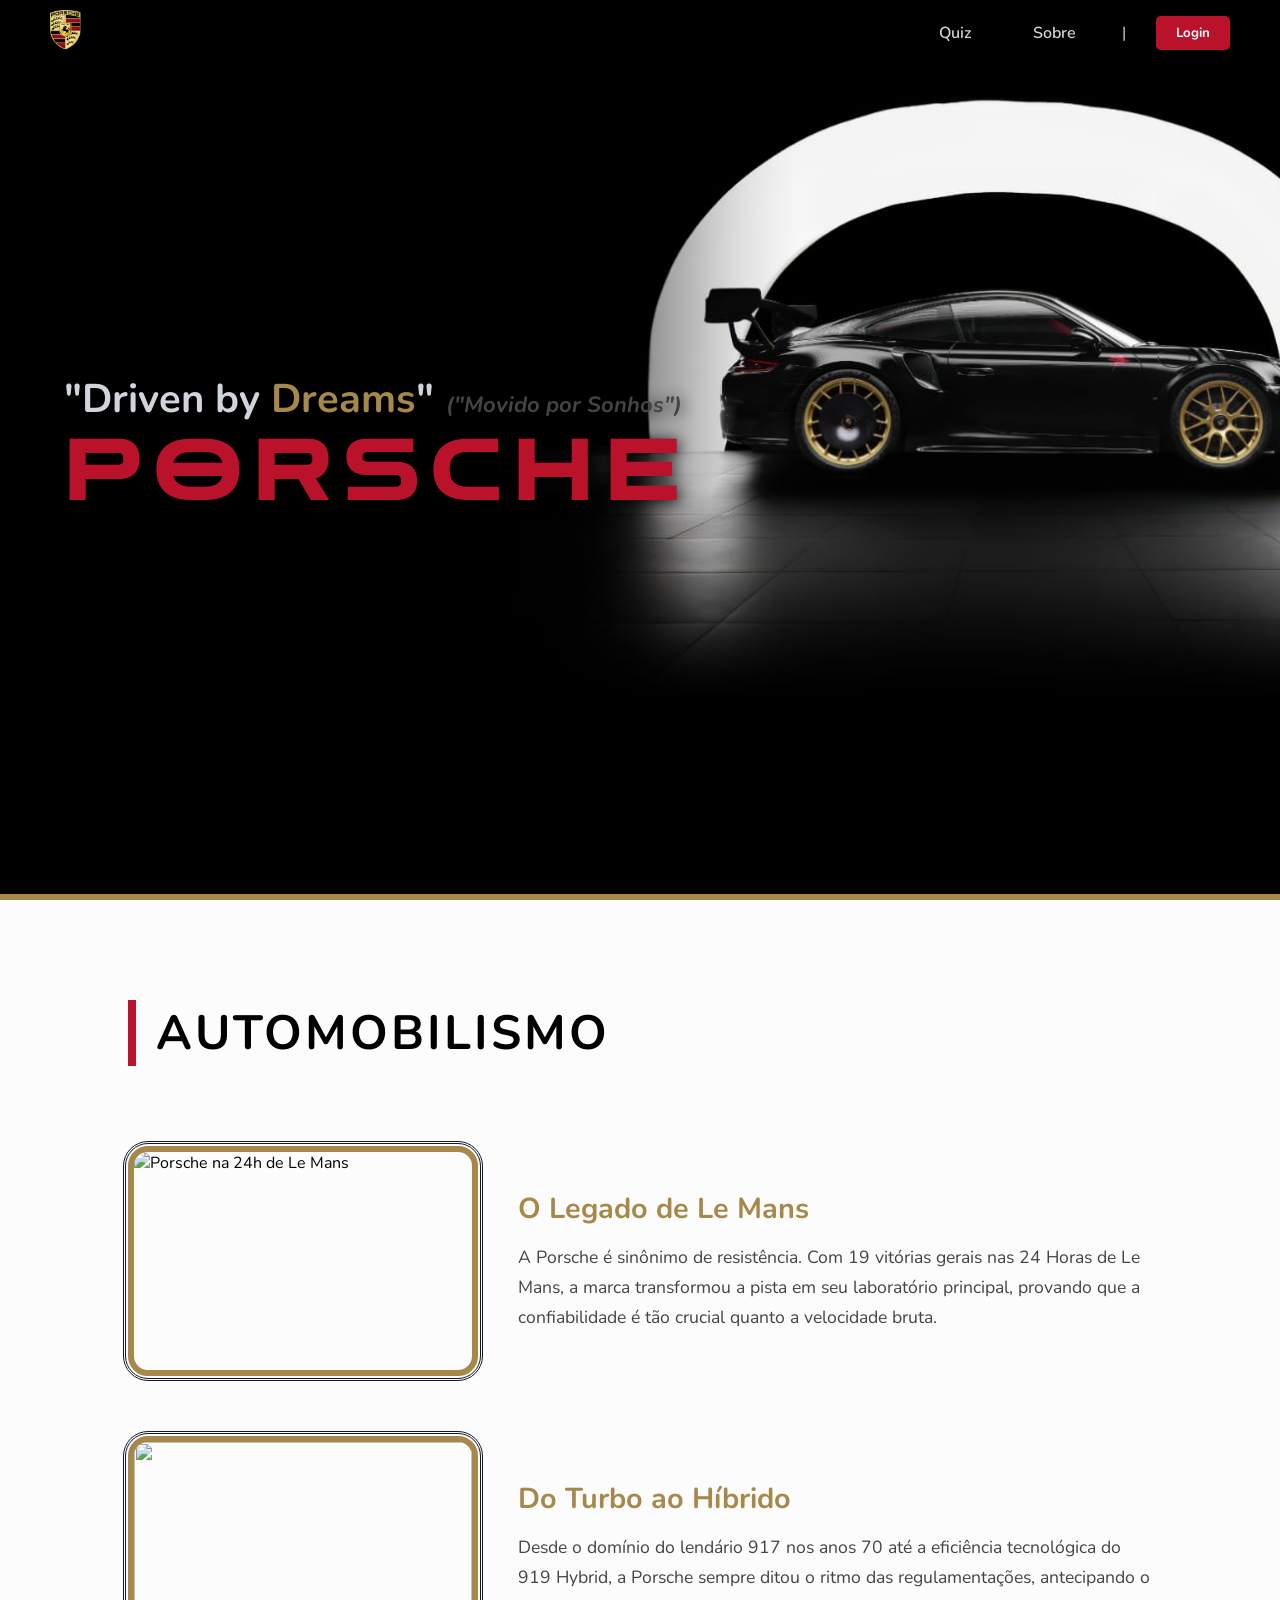
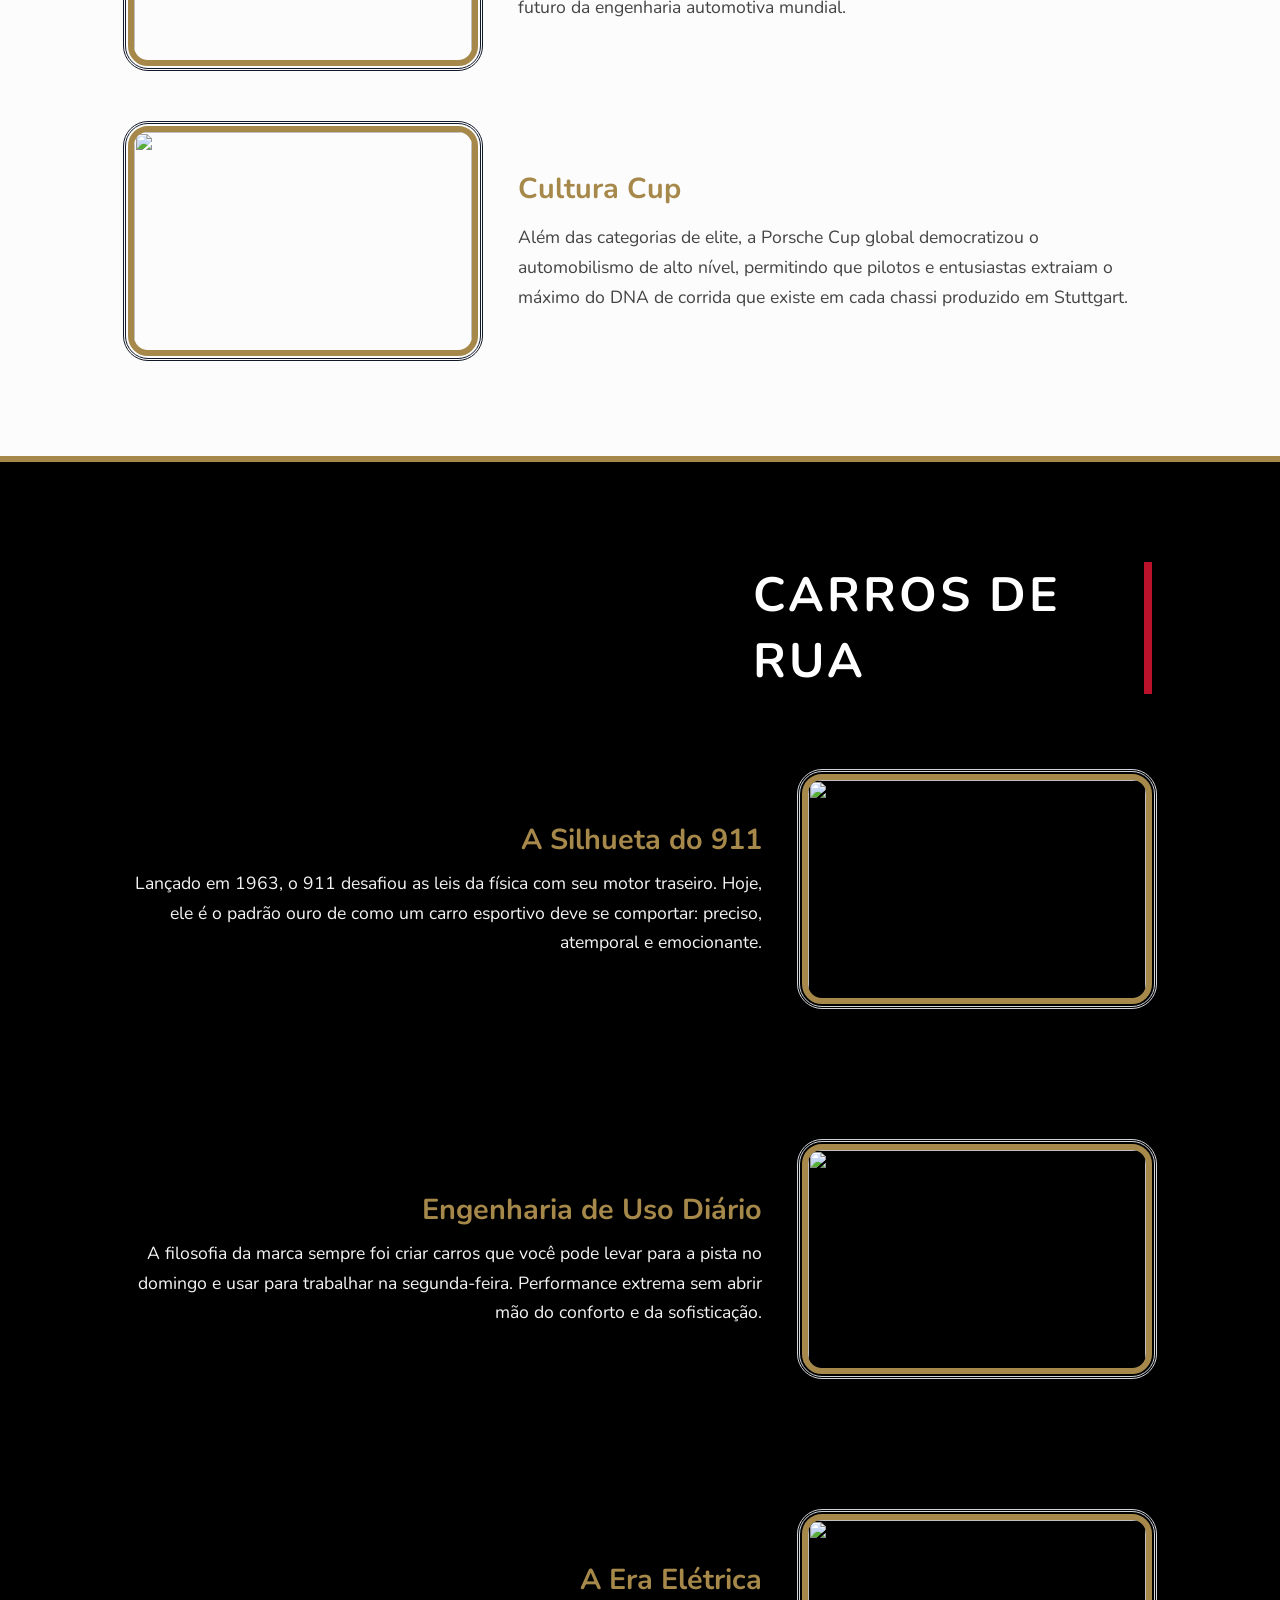
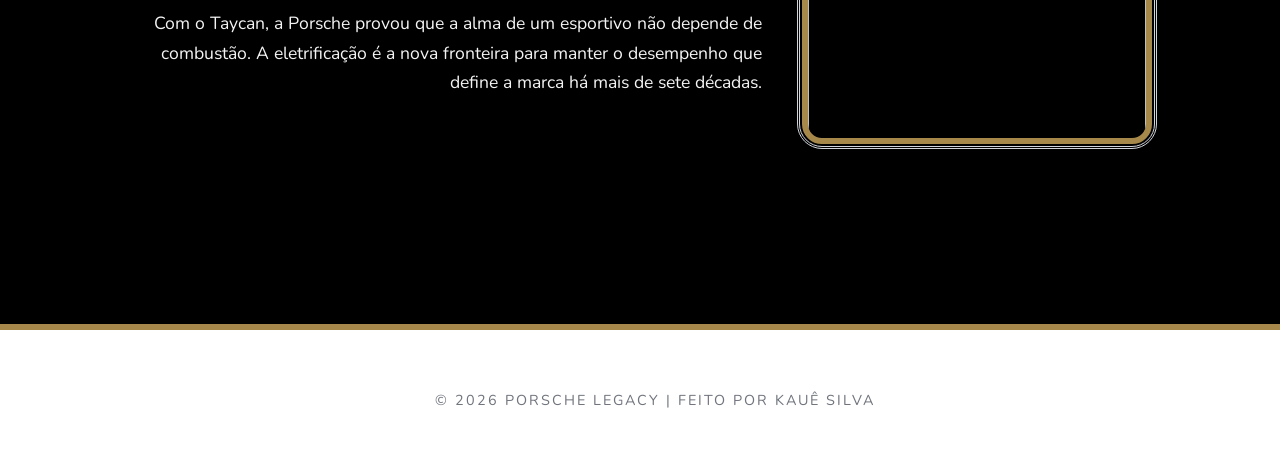
==== commit 05f50a6a: "últimos ajustes na página incial" ====
--- a/index.html
+++ b/index.html
@@ -10,18 +10,18 @@
 <body>
 
     <div class="header transparente">
-    <div class="navbar">
-        <div class="logo">
-            <a href=""><img src="/assets/img/porschelogo.png" alt="" height="40px"></a>
+        <div class="navbar">
+            <div class="logo">
+                <a href=""><img src="/assets/img/porschelogo.png" alt="" height="40px"></a>
+            </div>
+            <ul>
+                <li><a class="items-navbar" href="/quiz.html">Quiz</a></li>
+                <li><a class="items-navbar" href="/sobre.html">Sobre</a></li>
+                <li style="color: #D1D5DB;">|</li>
+                <li><a href="/login.html"><button class="login">Login</button></a></li>
+            </ul>
         </div>
-        <ul>
-            <li><a class="items-navbar" href="/quiz.html">Quiz</a></li>
-            <li><a class="items-navbar" href="/sobre.html">Sobre</a></li>
-            <li style="color: #D1D5DB;">|</li>
-            <li><a href="/login.html"><button class="login">Login</button></a></li>
-        </ul>
     </div>
-</div>
 
     <div class="container">
         <div class="content">
--- a/assets/style.css
+++ b/assets/style.css
@@ -38,7 +38,6 @@
 
 .header.transparente .navbar {
     background-color: rgba(0, 0, 0, 0); 
-    box-shadow: none;
     border-bottom: none;
 }
 
@@ -131,6 +130,7 @@
 
 .carros {
     background-color: #000;
+    border-top: 6px solid var(--dourado-nobre);
 }
 
 .automobilismo h1 {
@@ -147,7 +147,7 @@
     border-right: 8px solid var(--vermelho-guards);
     padding-right: 20px;
     margin-bottom: 20px;
-    margin-left: 750px;
+    margin-left: 61%;
     color: #fff;
 }
 
@@ -244,7 +244,7 @@
     align-items: center;
     justify-content: center;
     gap: 10px;
-    border-top: 4px solid var(--dourado-nobre);
+    border-top: 6px solid var(--dourado-nobre);
 }
 
 .footer i {
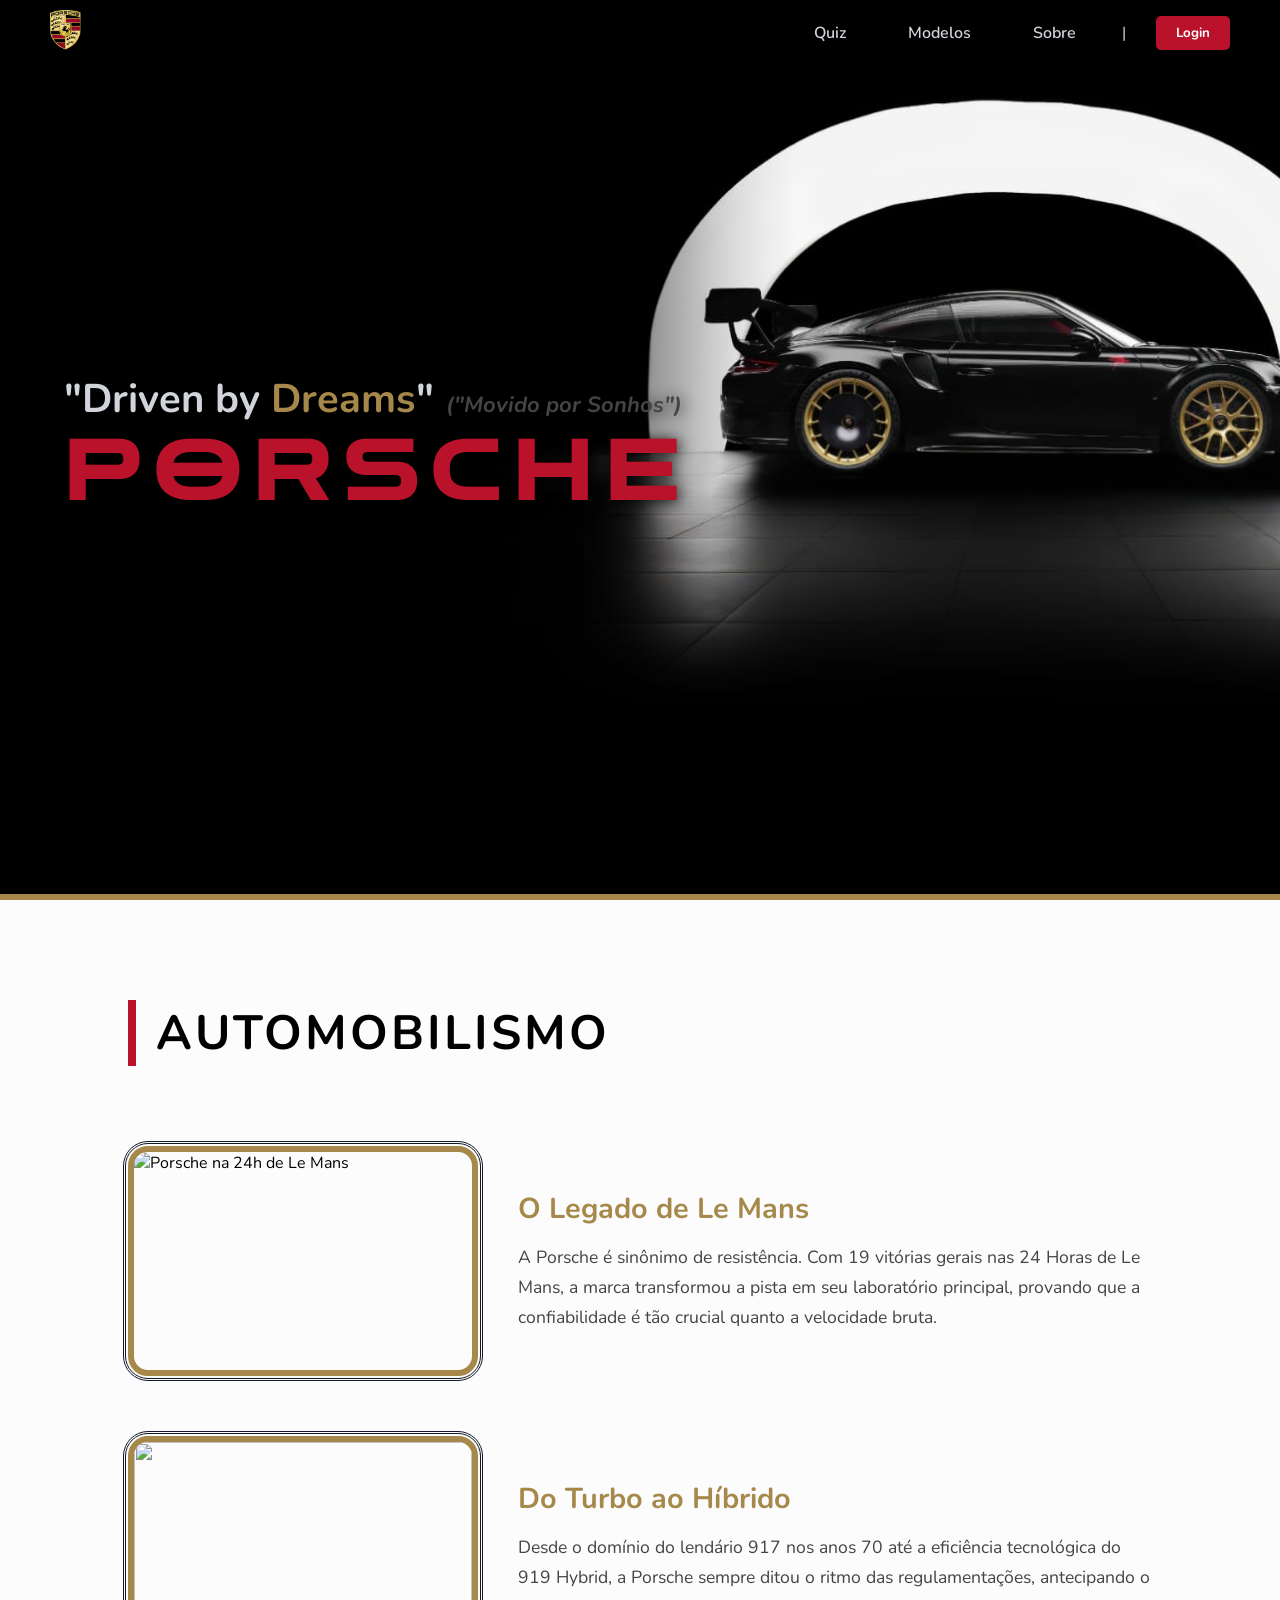
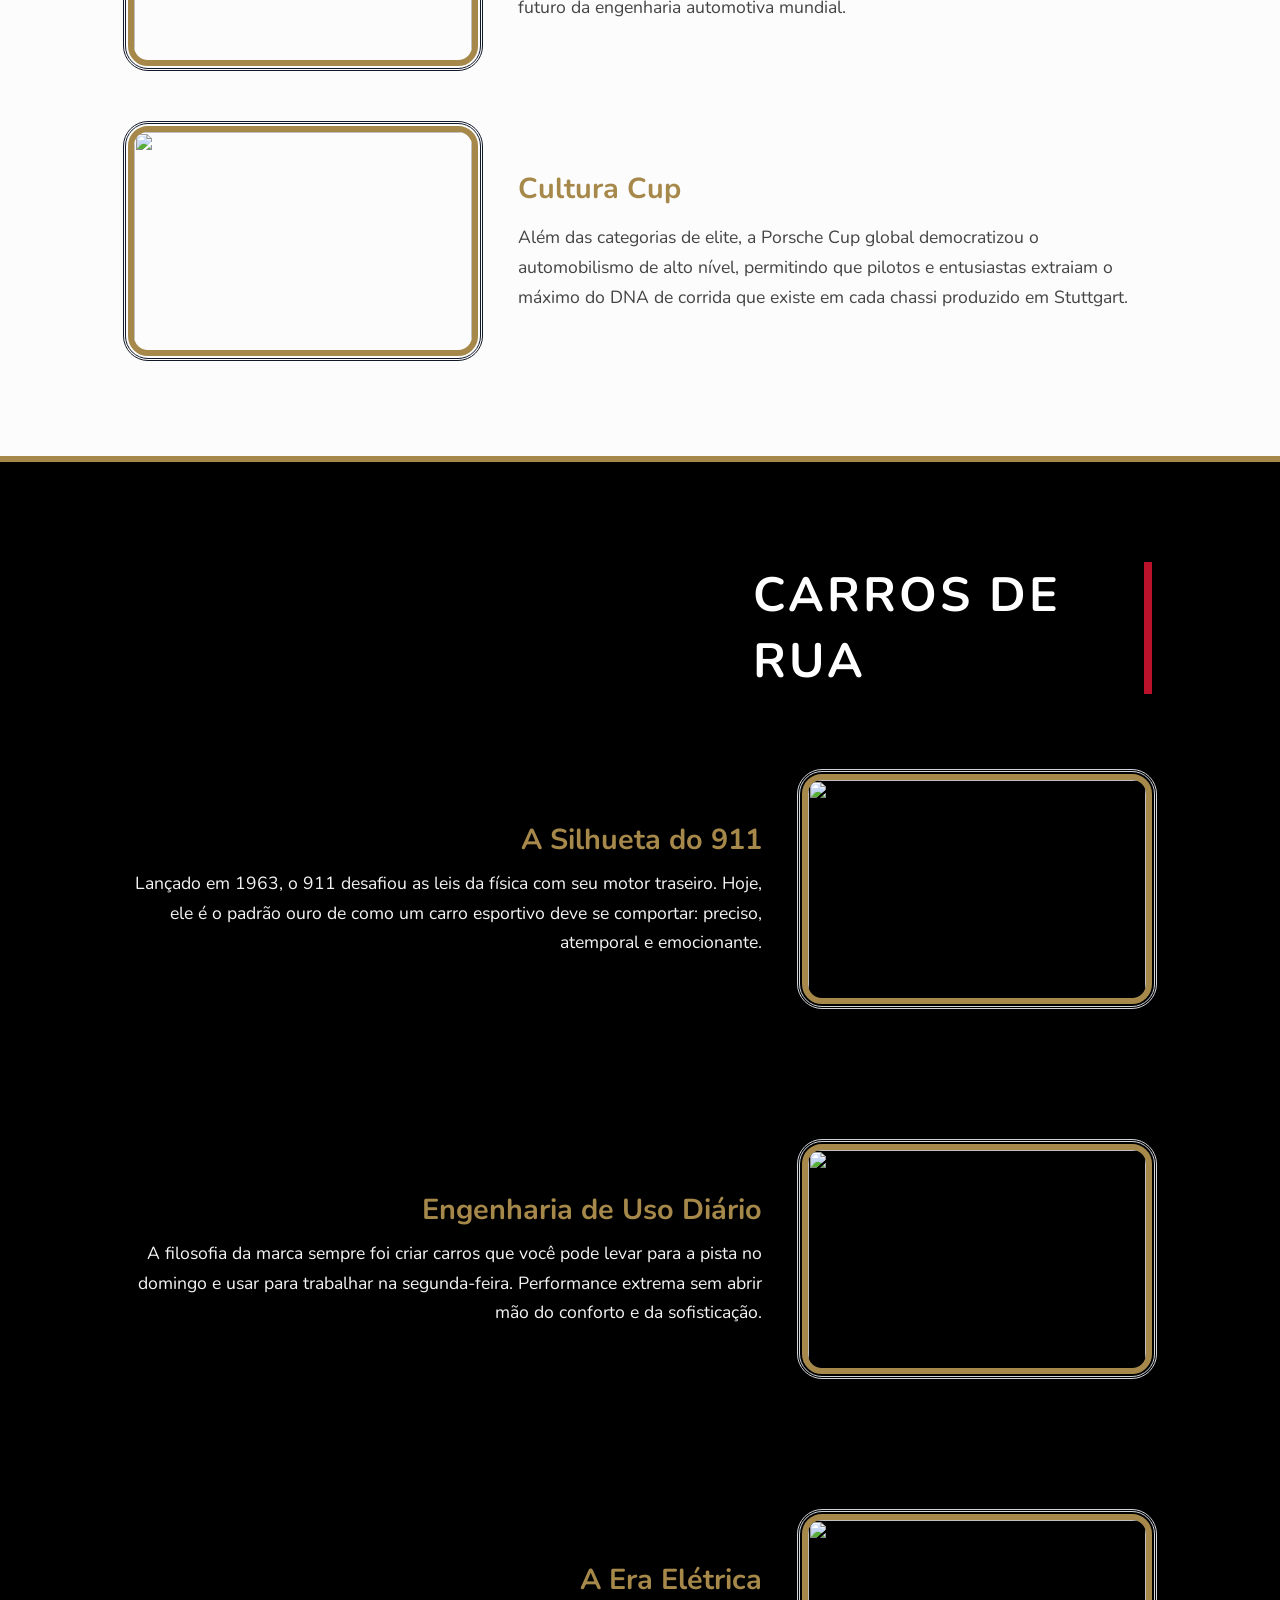
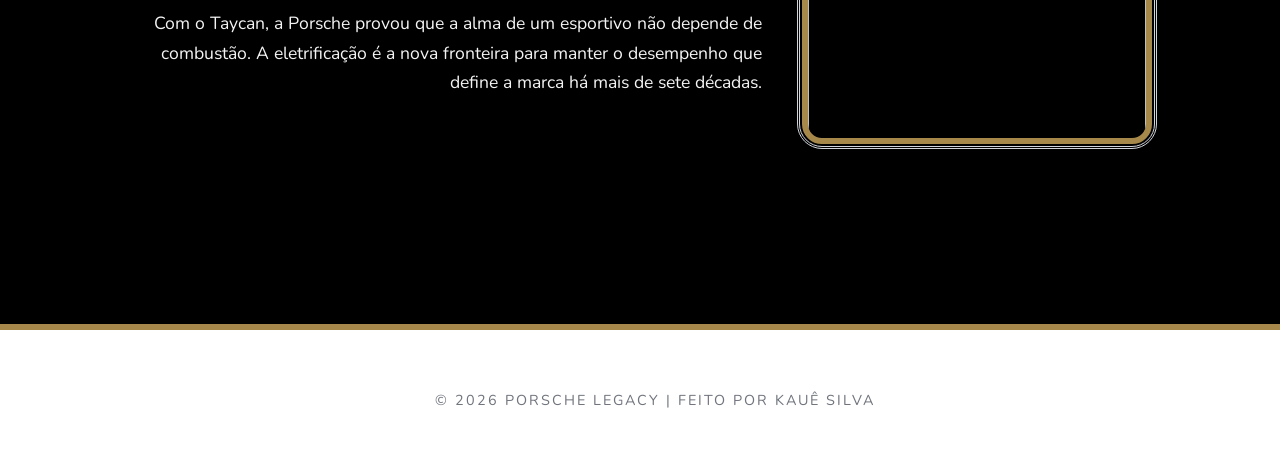
==== commit 75e3a77b: "adição da nova página modelos" ====
--- a/index.html
+++ b/index.html
@@ -5,6 +5,7 @@
     <meta name="viewport" content="width=device-width, initial-scale=1.0">
     <title>Porsche Legacy | Ínicio</title>
     <link rel="stylesheet" href="/assets/style.css">
+    <link rel="stylesheet" href="/assets/navbar.css">
     <link rel="stylesheet" href="https://cdnjs.cloudflare.com/ajax/libs/font-awesome/7.0.1/css/all.min.css" integrity="sha512-2SwdPD6INVrV/lHTZbO2nodKhrnDdJK9/kg2XD1r9uGqPo1cUbujc+IYdlYdEErWNu69gVcYgdxlmVmzTWnetw==" crossorigin="anonymous" referrerpolicy="no-referrer" />
 </head>
 <body>
@@ -16,9 +17,10 @@
             </div>
             <ul>
                 <li><a class="items-navbar" href="/quiz.html">Quiz</a></li>
+                <li><a class="items-navbar" href="/modelos.html">Modelos</a></li>
                 <li><a class="items-navbar" href="/sobre.html">Sobre</a></li>
                 <li style="color: #D1D5DB;">|</li>
-                <li><a href="/login.html"><button class="login">Login</button></a></li>
+                <li><a href="/login.html"><button class="login" id="btn_login">Login</button></a></li>
             </ul>
         </div>
     </div>
@@ -74,6 +76,6 @@
     </div>
     
 
-    <script src="/assets/script.js"></script>
+    <script src="/assets/navbar.js"></script>
 </body>
 </html>
--- a/assets/style.css
+++ b/assets/style.css
@@ -22,61 +22,12 @@
 }
 
 .header .navbar {
-    background-color: #000; 
-    display: flex;
-    align-items: center;
-    justify-content: space-between;
-    padding: 10px 50px;
-    position: fixed;
-    top: 0;
-    left: 0;
-    width: 100%;
-    z-index: 1000;
     transition: background-color, border-bottom 0.4s ease-in-out, padding 0.4s ease-in-out;
-    border-bottom: 4px solid var(--dourado-nobre);
 }
 
 .header.transparente .navbar {
     background-color: rgba(0, 0, 0, 0); 
     border-bottom: none;
-}
-
-.navbar ul {
-    display: flex;
-    align-items: center;
-    gap: 30px;
-    list-style: none;
-}
-
-.navbar ul li a {
-    color: var(--prata-metalico);
-    text-decoration: none;
-    font-weight: 600;
-    transition: color 0.3s;
-}
-
-.navbar ul li a:hover {
-    color: var(--dourado-nobre);
-}
-
-.items-navbar {
-    padding: 6px 16px;
-    border-radius: 5px;
-}
-
-.login {
-    background-color: var(--vermelho-guards);
-    color: white;
-    border: none;
-    padding: 8px 20px;
-    border-radius: 5px;
-    cursor: pointer;
-    font-weight: bold;
-    transition: 0.3s;
-}
-
-.login:hover {
-    background-color: var(--dourado-nobre);
 }
 
 .banner {
--- a/assets/navbar.css
+++ b/assets/navbar.css
@@ -0,0 +1,74 @@
+@import url('https://fonts.googleapis.com/css2?family=Nunito:ital,wght@0,200..1000;1,200..1000&display=swap');
+@import url('https://fonts.googleapis.com/css2?family=Zen+Dots&display=swap');
+
+* {
+    font-family: "Nunito", sans-serif;
+    margin: 0;
+    padding: 0;
+    box-sizing: border-box;
+}
+
+body {
+    overflow-x: hidden;
+    width: 100%;
+    background-color: #fcfcfc;
+}
+
+:root {
+    --preto-profundo: #111827;
+    --prata-metalico: #D1D5DB;
+    --vermelho-guards: #BA122B;
+    --dourado-nobre: #A6894A;
+}
+
+.header .navbar {
+    background-color: #000; 
+    display: flex;
+    align-items: center;
+    justify-content: space-between;
+    padding: 10px 50px;
+    position: fixed;
+    top: 0;
+    left: 0;
+    width: 100%;
+    z-index: 1000;
+    border-bottom: 4px solid var(--dourado-nobre);
+}
+
+.navbar ul {
+    display: flex;
+    align-items: center;
+    gap: 30px;
+    list-style: none;
+}
+
+.navbar ul li a {
+    color: var(--prata-metalico);
+    text-decoration: none;
+    font-weight: 600;
+    transition: color 0.3s;
+}
+
+.navbar ul li a:hover {
+    color: var(--dourado-nobre);
+}
+
+.items-navbar {
+    padding: 6px 16px;
+    border-radius: 5px;
+}
+
+.login {
+    background-color: var(--vermelho-guards);
+    color: white;
+    border: none;
+    padding: 8px 20px;
+    border-radius: 5px;
+    cursor: pointer;
+    font-weight: bold;
+    transition: 0.3s;
+}
+
+.login:hover {
+    background-color: var(--dourado-nobre);
+}
